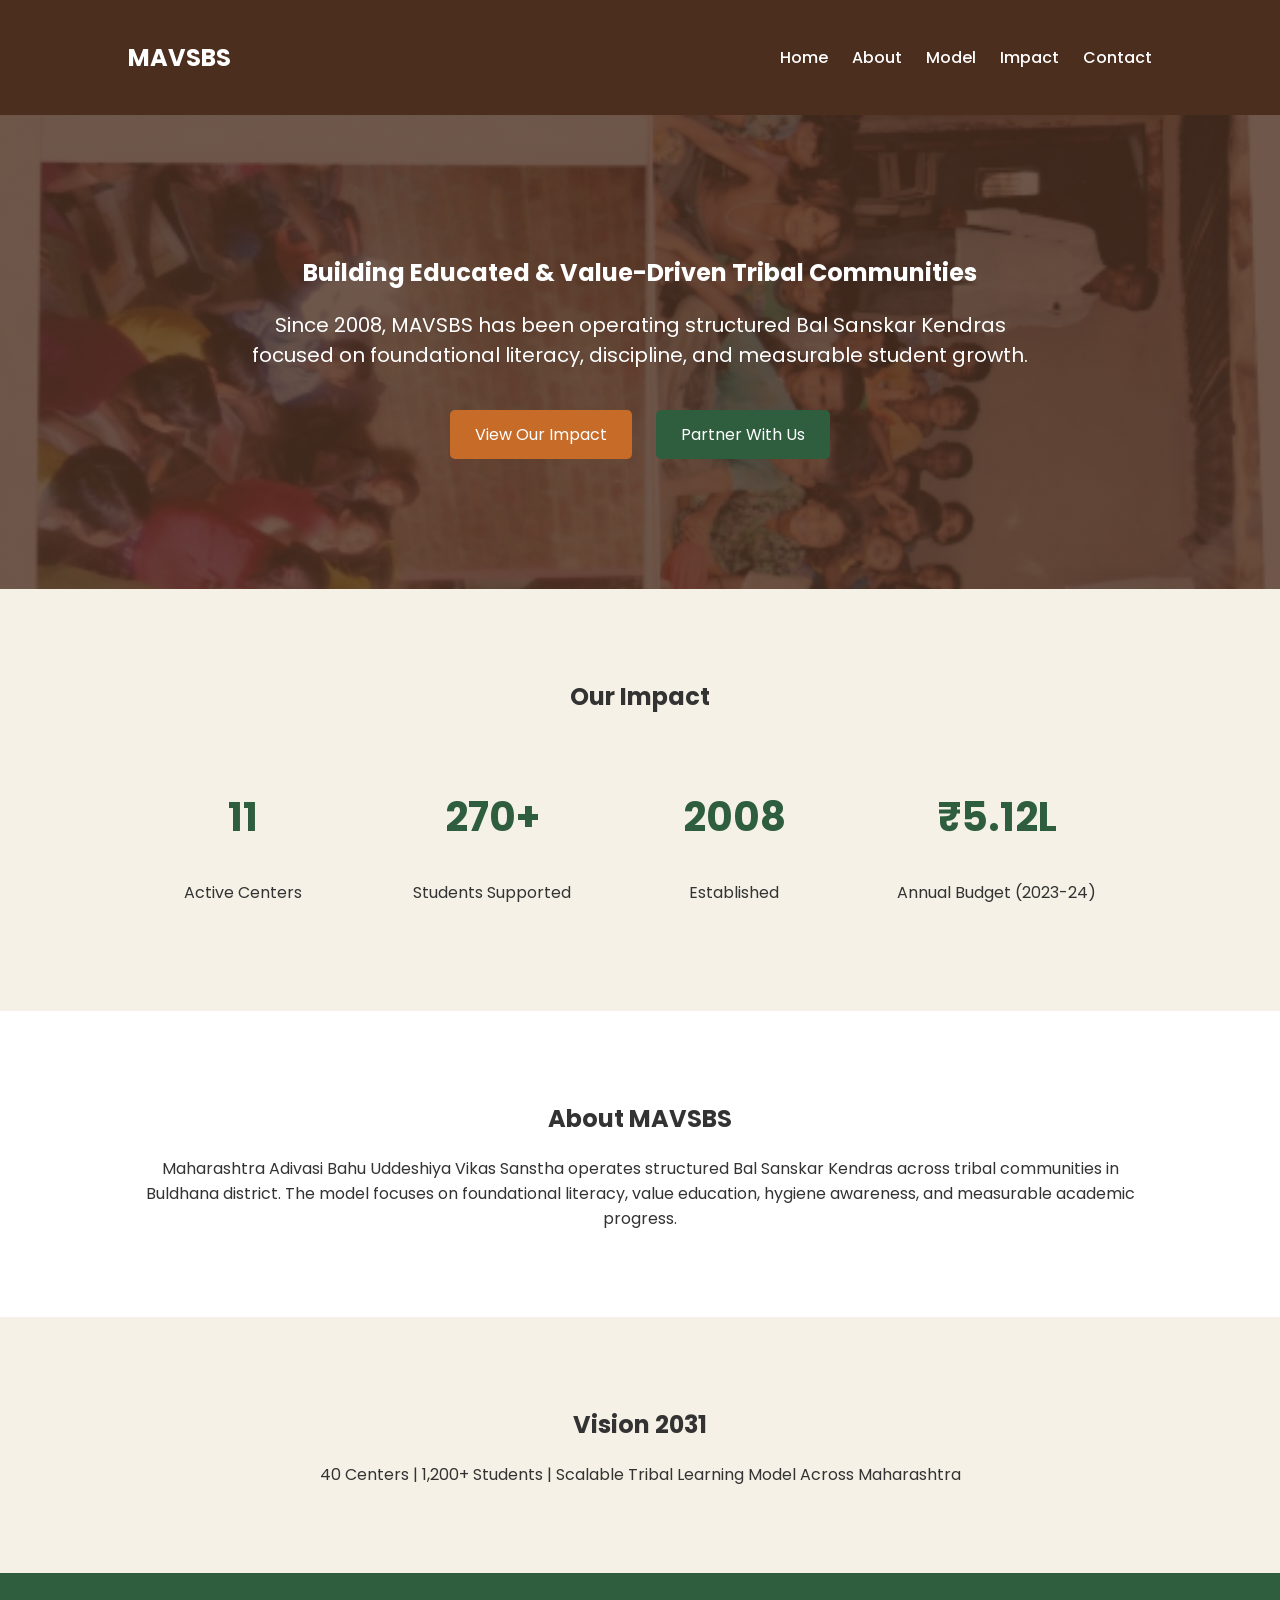
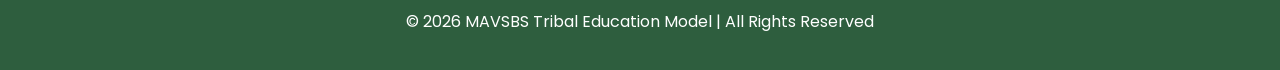
==== index.html @ 874a1870 "Added impact section id Signed-off-by: mavssheg339-gif <mavssheg.339@gmail.com>" ====
<!DOCTYPE html>
<html lang="en">
<head>
<meta charset="UTF-8">
<meta name="viewport" content="width=device-width, initial-scale=1.0">
<title>MAVSBS Tribal Education Model</title>
<link href="https://fonts.googleapis.com/css2?family=Poppins:wght@300;500;700&display=swap" rel="stylesheet">
<style>
body {
    margin: 0;
    font-family: 'Poppins', sans-serif;
    background: #f5f1e6;
    color: #333;
}
header {
    background: #4b2e1e;
    color: white;
    padding: 20px 10%;
    display: flex;
    justify-content: space-between;
    align-items: center;
}
nav a {
    color: white;
    margin-left: 20px;
    text-decoration: none;
    font-weight: 500;
}
.hero {
    background: linear-gradient(rgba(75,46,30,0.8), rgba(75,46,30,0.8)), url('1772173310410.png');
    background-size: cover;
    color: white;
    text-align: center;
    padding: 120px 20px;
}   display: flex;
flex-direction: column;
justify-content: center;
min-height: 90vh;
.hero h1 {
    font-size: 42px;
}
.btn {
    background: #c76b29;
    padding: 12px 25px;
    color: white;
    text-decoration: none;
    border-radius: 5px;
    margin: 10px;
    display: inline-block;
}
.section {
    padding: 70px 10%;
    text-align: center;
}
.stats {
    display: flex;
    justify-content: space-around;
    flex-wrap: wrap;
}
.stat-box {
    margin: 20px;
}
.stat-box h2 {
    color: #2e5e3e;
    font-size: 40px;
}
footer {
    background: #2e5e3e;
    color: white;
    text-align: center;
    padding: 20px;
}
</style>
</head>

<body>

<header>
<h2>MAVSBS</h2>
<nav>
<a href="#">Home</a>
<a href="#">About</a>
<a href="#">Model</a>
<a href="#">Impact</a>
<a href="#">Contact</a>
</nav>
</header>

<section class="hero">
<h1>Building Educated & Value-Driven Tribal Communities</h1> <p style="font-size:20px; max-width:800px; margin:20px auto;"> Since 2008, MAVSBS has been operating structured Bal Sanskar Kendras focused on foundational literacy, discipline, and measurable student growth. </p> <div style="margin-top:30px;"> <a href="#impact" class="btn">View Our Impact</a> <a href="#contact" class="btn" style="background:#2e5e3e;">Partner With Us</a> </div>
</section>

<section class="section" id="impact">
<h2>Our Impact</h2>
<div class="stats">
<div class="stat-box">
<h2>11</h2>
<p>Active Centers</p>
</div>
<div class="stat-box">
<h2>270+</h2>
<p>Students Supported</p>
</div>
<div class="stat-box">
<h2>2008</h2>
<p>Established</p>
</div>
<div class="stat-box">
<h2>₹5.12L</h2>
<p>Annual Budget (2023-24)</p>
</div>
</div>
</section>

<section class="section" style="background:#fff;">
<h2>About MAVSBS</h2>
<p>
Maharashtra Adivasi Bahu Uddeshiya Vikas Sanstha operates structured Bal Sanskar Kendras
across tribal communities in Buldhana district. The model focuses on foundational literacy,
value education, hygiene awareness, and measurable academic progress.
</p>
</section>

<section class="section">
<h2>Vision 2031</h2>
<p>40 Centers | 1,200+ Students | Scalable Tribal Learning Model Across Maharashtra</p>
</section>

<footer>
<p>© 2026 MAVSBS Tribal Education Model | All Rights Reserved</p>
</footer>

</body>
</html>
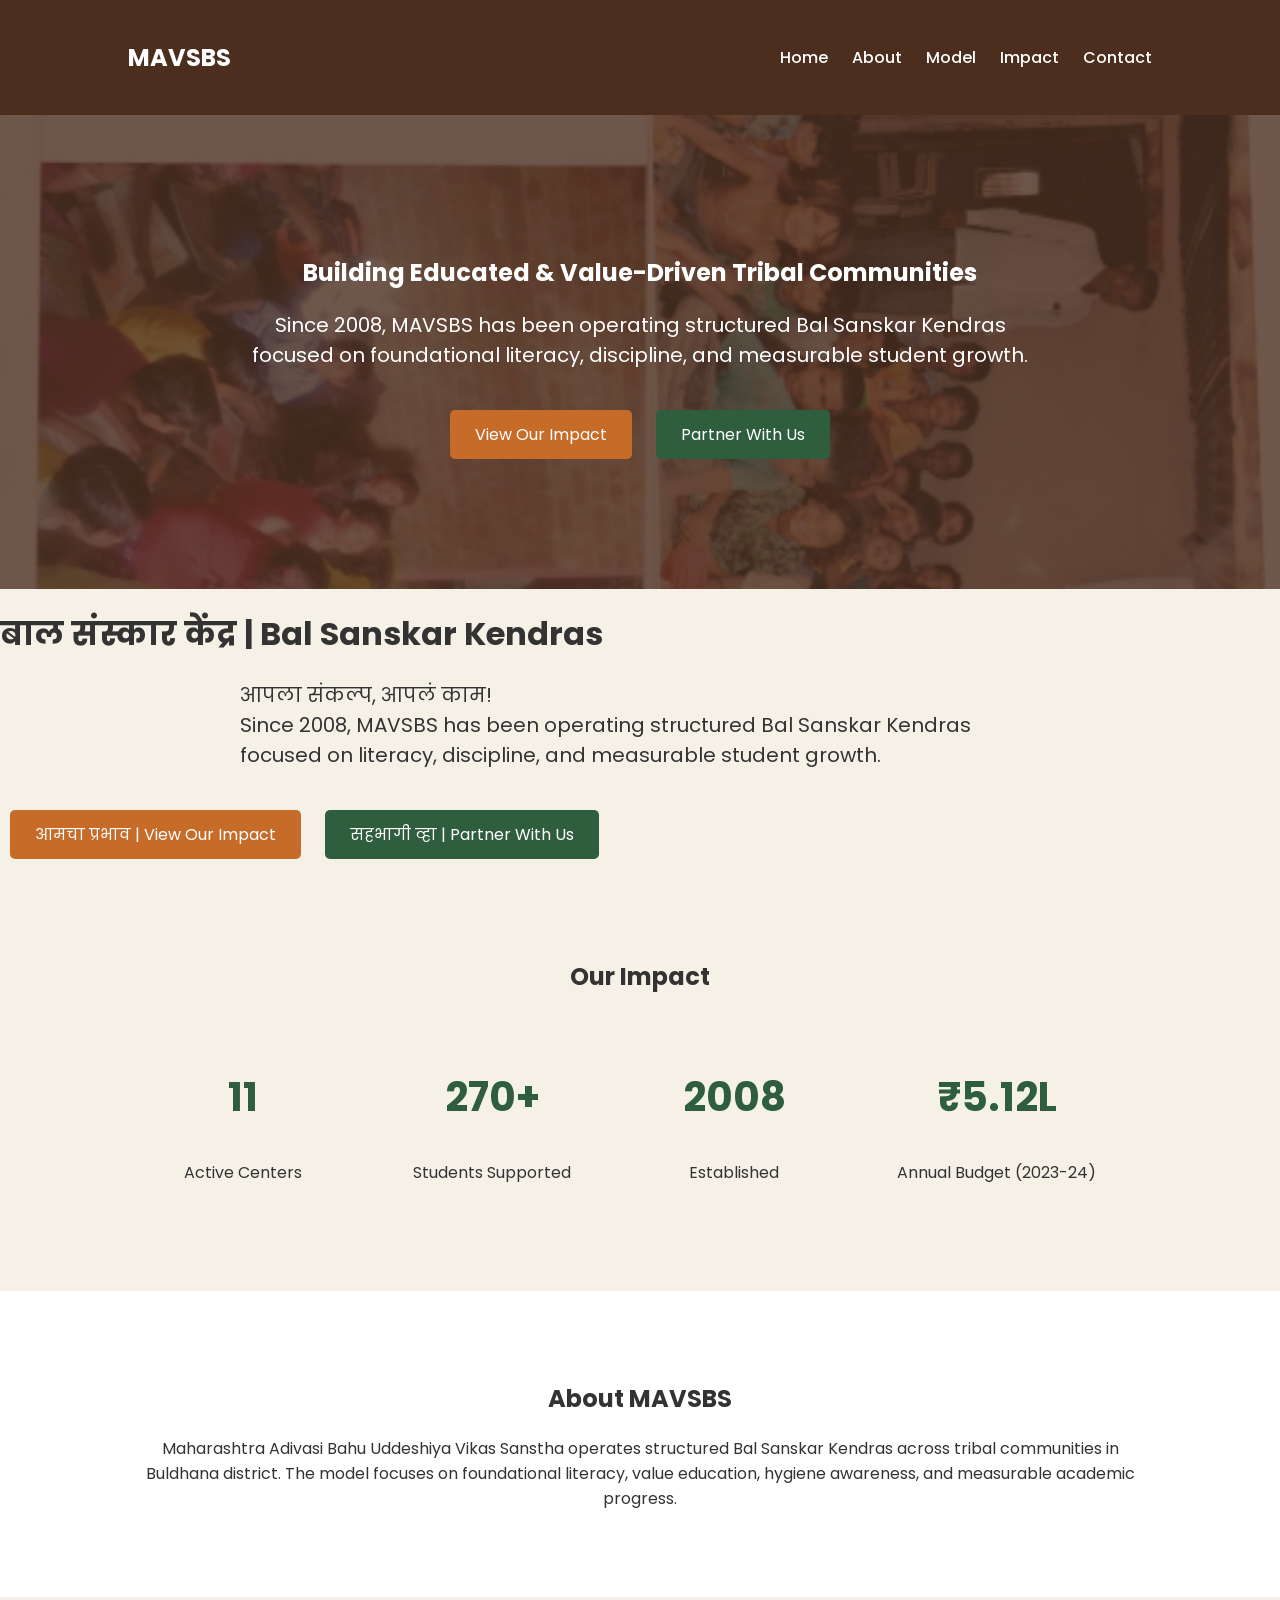
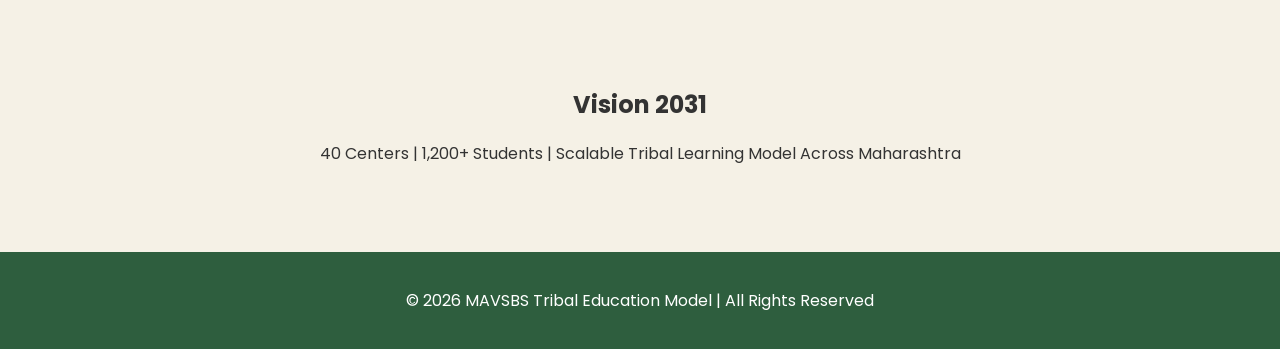
==== commit 8a1c169b: "Update index.html Signed-off-by: mavssheg339-gif <mavssheg.339@gmail.com>" ====
--- a/index.html
+++ b/index.html
@@ -89,9 +89,18 @@
 <section class="hero">
 <h1>Building Educated & Value-Driven Tribal Communities</h1> <p style="font-size:20px; max-width:800px; margin:20px auto;"> Since 2008, MAVSBS has been operating structured Bal Sanskar Kendras focused on foundational literacy, discipline, and measurable student growth. </p> <div style="margin-top:30px;"> <a href="#impact" class="btn">View Our Impact</a> <a href="#contact" class="btn" style="background:#2e5e3e;">Partner With Us</a> </div>
 </section>
-
-<section class="section" id="impact">
-<h2>Our Impact</h2>
+<h1>बाल संस्कार केंद्र | Bal Sanskar Kendras</h1>
+  <p style="font-size:20px; max-width:800px; margin:20px auto;">
+    आपला संकल्प, आपलं काम! <br>
+    Since 2008, MAVSBS has been operating structured Bal Sanskar Kendras focused on literacy, discipline, and measurable student growth.
+  </p>
+  <div style="margin-top:30px;">
+    <a href="impact.html" class="btn">आमचा प्रभाव | View Our Impact</a>
+    <a href="donate.html" class="btn" style="background:#2e5e3e;">सहभागी व्हा | Partner With Us</a>
+  </div>
+</section>
+<section class="section" id="impact">                                                                                                                                                                                                                                                                                                                                                                                                                                                                                                                                  
+<h2>Our Impact</h2> 
 <div class="stats">
 <div class="stat-box">
 <h2>11</h2>
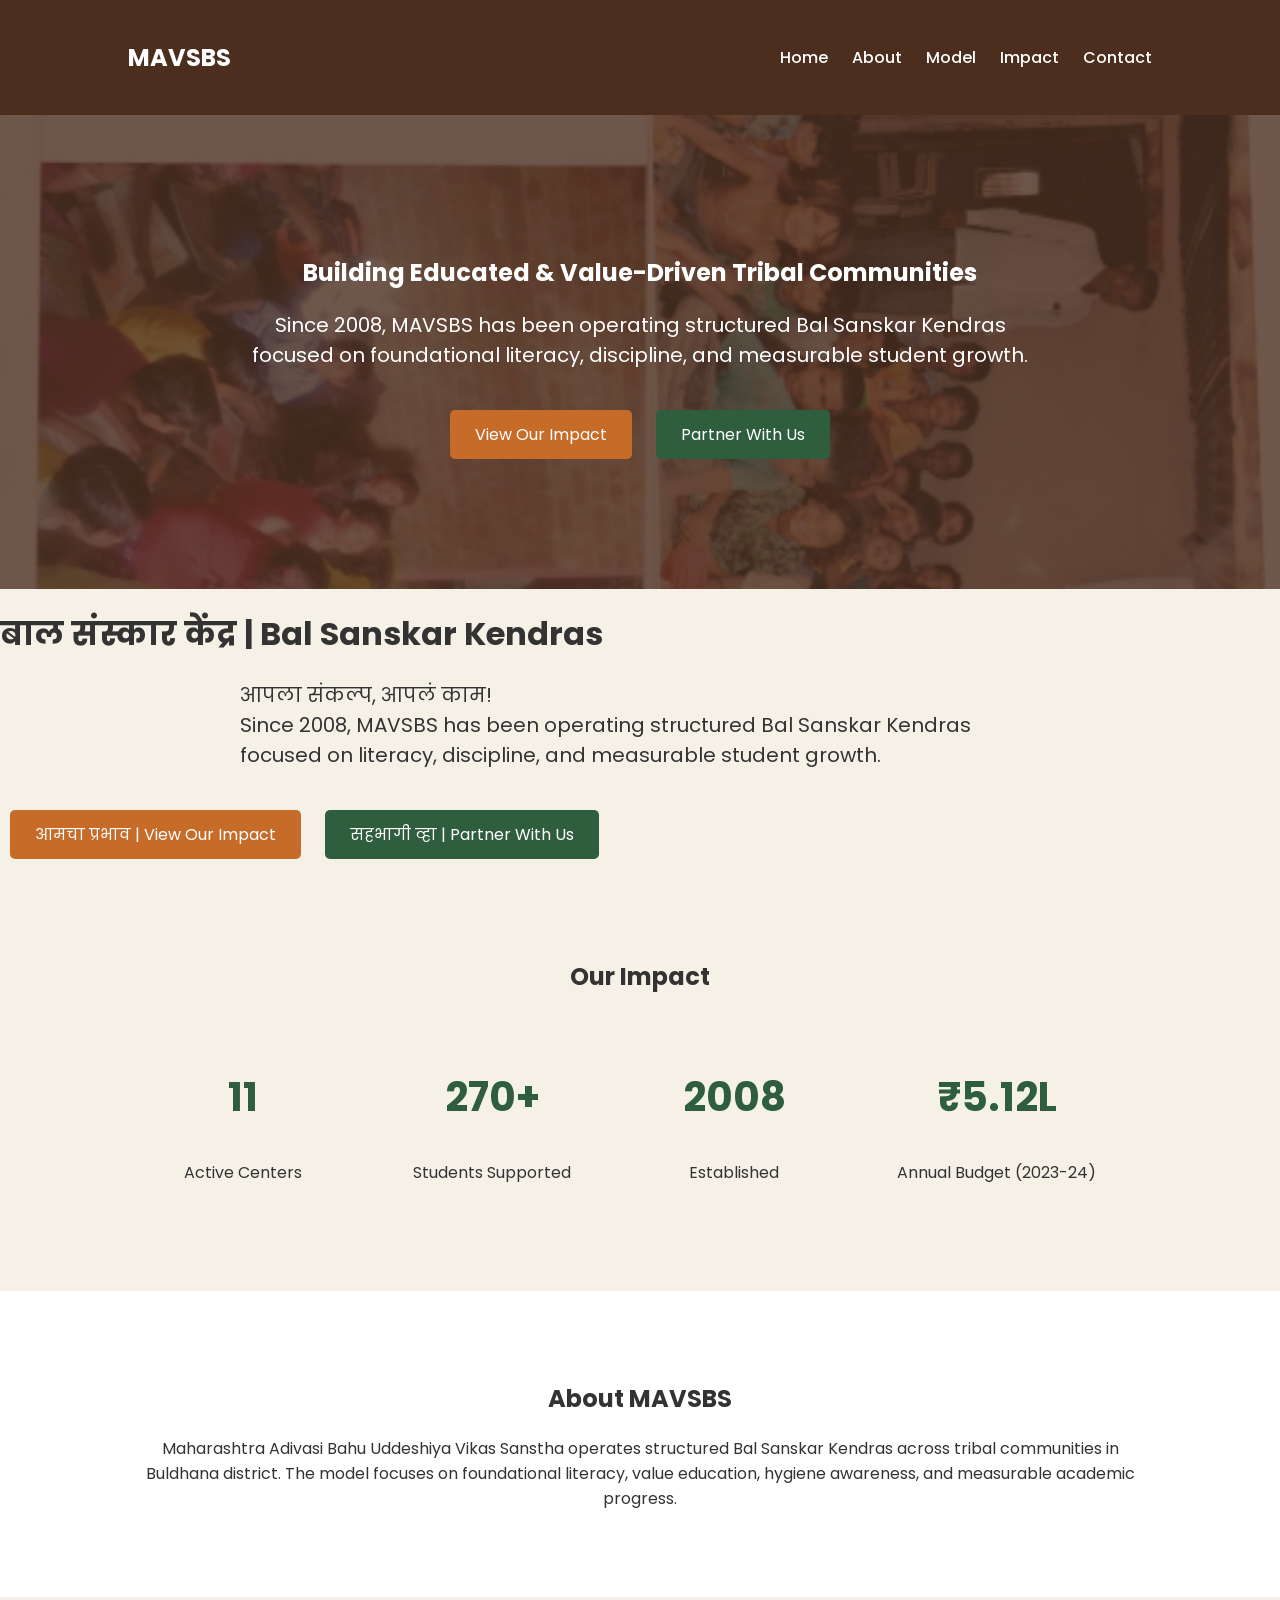
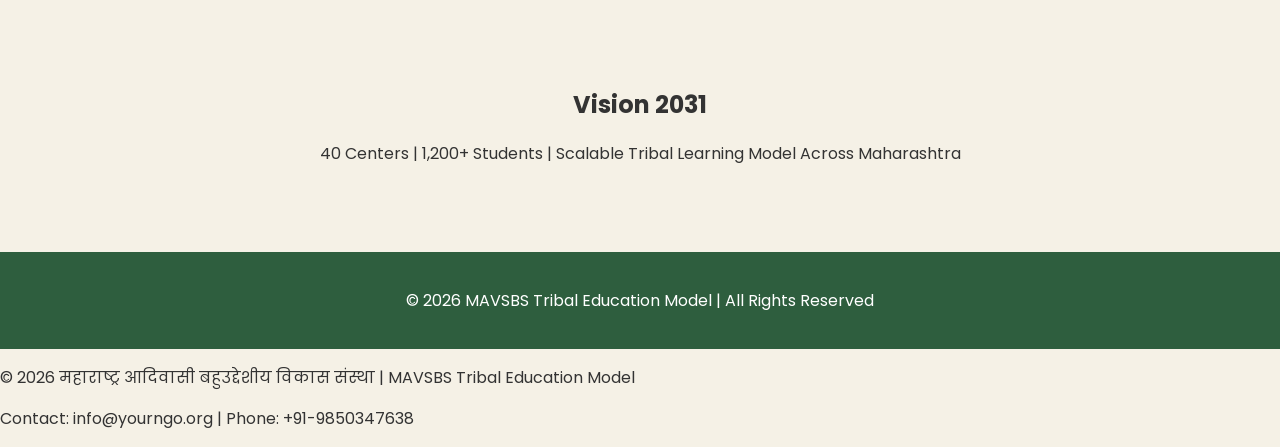
==== commit 855749d1: "Update index.html Signed-off-by: mavssheg339-gif <mavssheg.339@gmail.com>" ====
--- a/index.html
+++ b/index.html
@@ -138,6 +138,7 @@
 <footer>
 <p>© 2026 MAVSBS Tribal Education Model | All Rights Reserved</p>
 </footer>
-
+<p>© 2026 महाराष्ट्र आदिवासी बहुउद्देशीय विकास संस्था | MAVSBS Tribal Education Model</p>
+  <p>Contact: info@yourngo.org | Phone: +91-9850347638</p>
 </body>
 </html>
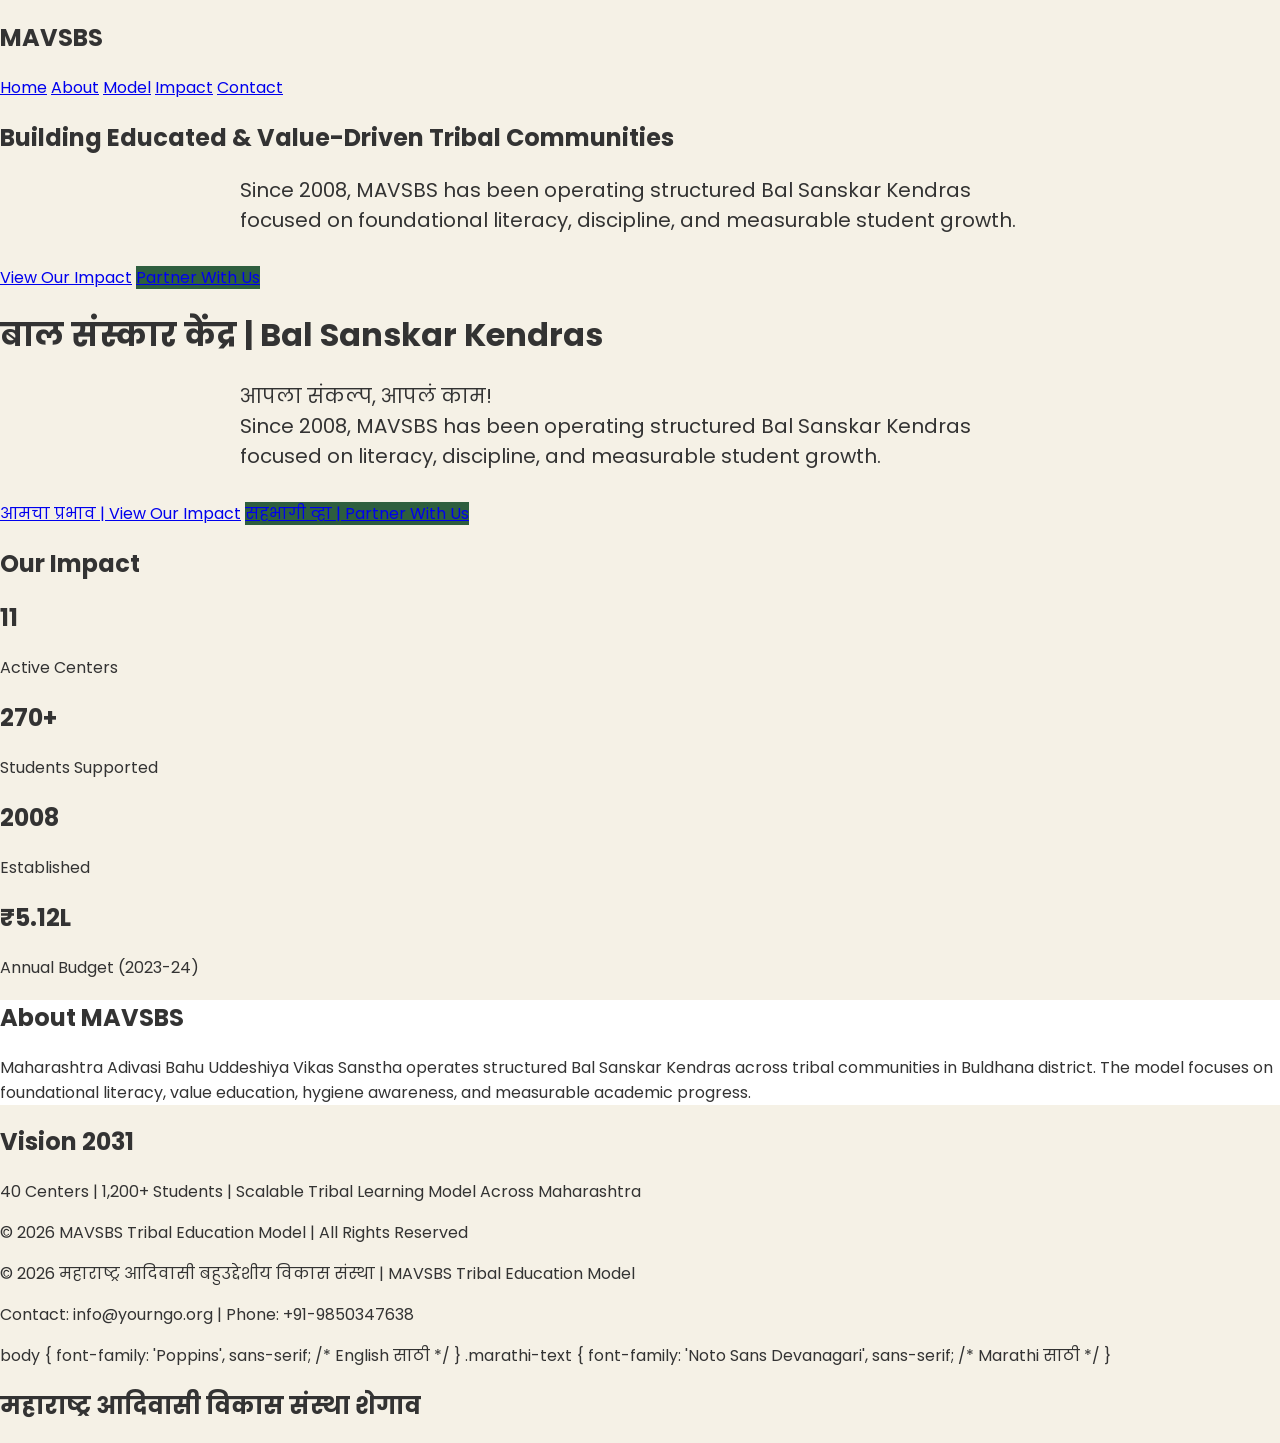
==== commit e0e12f4b: "Update index.html Signed-off-by: mavssheg339-gif <mavssheg.339@gmail.com>" ====
--- a/index.html
+++ b/index.html
@@ -11,8 +11,8 @@
     font-family: 'Poppins', sans-serif;
     background: #f5f1e6;
     color: #333;
-}
-header {
+{ header {      <link href="https://fonts.googleapis.com/css2?family=Noto+Sans+Devanagari&family=Poppins&display=swap" rel="stylesheet">
+ 
     background: #4b2e1e;
     color: white;
     padding: 20px 10%;
@@ -122,7 +122,7 @@
 </section>
 
 <section class="section" style="background:#fff;">
-<h2>About MAVSBS</h2>
+<h2>About MAVSBS</h2> 
 <p>
 Maharashtra Adivasi Bahu Uddeshiya Vikas Sanstha operates structured Bal Sanskar Kendras
 across tribal communities in Buldhana district. The model focuses on foundational literacy,
@@ -140,5 +140,13 @@
 </footer>
 <p>© 2026 महाराष्ट्र आदिवासी बहुउद्देशीय विकास संस्था | MAVSBS Tribal Education Model</p>
   <p>Contact: info@yourngo.org | Phone: +91-9850347638</p>
-</body>
-</html>
+</body>  body {
+  font-family: 'Poppins', sans-serif;   /* English साठी */
+}
+
+.marathi-text {
+  font-family: 'Noto Sans Devanagari', sans-serif;   /* Marathi साठी */
+}
+
+</html>  <h2 class="marathi-text">महाराष्ट्र आदिवासी विकास संस्था शेगाव</h2>
+
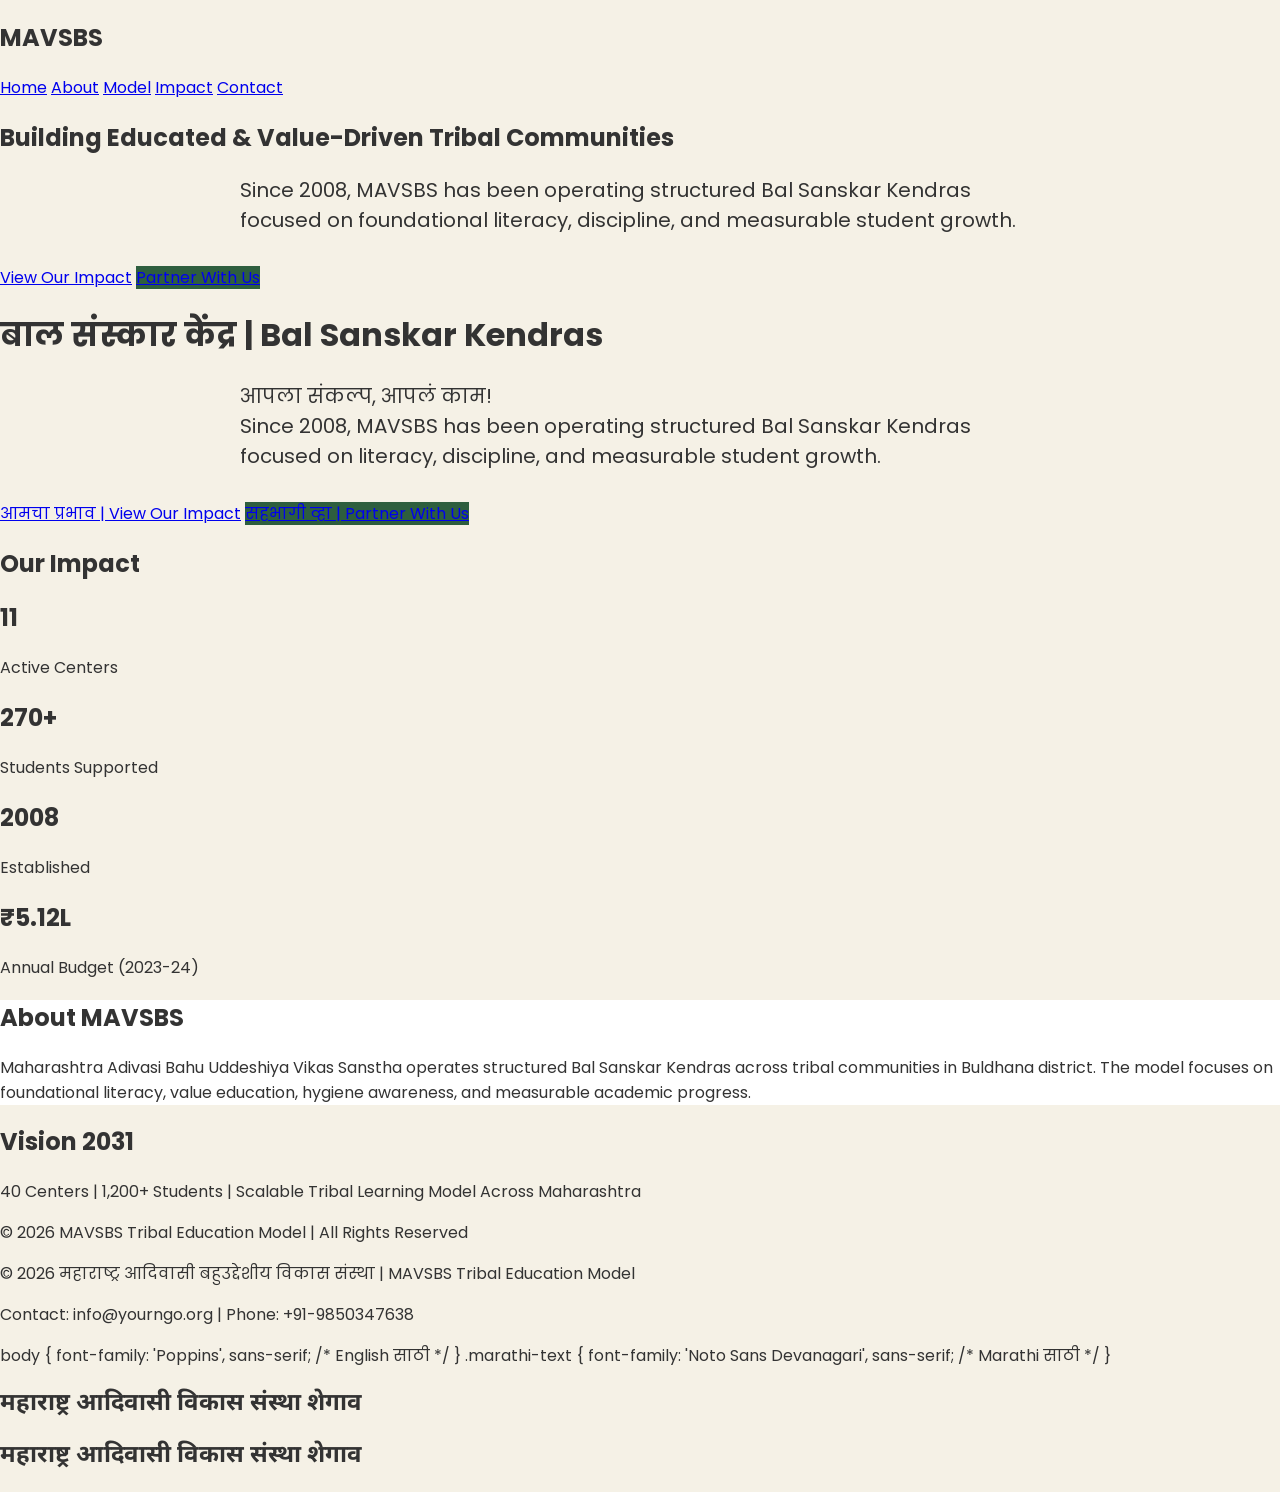
==== commit d99bb758: "Update index.html Signed-off-by: mavssheg339-gif <mavssheg.339@gmail.com>" ====
--- a/index.html
+++ b/index.html
@@ -1,11 +1,28 @@
 <!DOCTYPE html>
 <html lang="en">
-<head>
+<head> <head>
+  <meta charset="UTF-8">
+  <meta name="viewport" content="width=device-width, initial-scale=1.0">
+  <title>MAVSBS Tribal Education Model</title>
+  
+  <!-- English + Marathi Fonts -->
+  <link href="https://fonts.googleapis.com/css2?family=Noto+Sans+Devanagari&family=Poppins:wght@300;500;700&display=swap" rel="stylesheet">
+  
+  <link rel="stylesheet" href="style.css">
+</head>
+
 <meta charset="UTF-8">
 <meta name="viewport" content="width=device-width, initial-scale=1.0">
 <title>MAVSBS Tribal Education Model</title>
 <link href="https://fonts.googleapis.com/css2?family=Poppins:wght@300;500;700&display=swap" rel="stylesheet">
-<style>
+<style> body {
+  font-family: 'Poppins', sans-serif;   /* English साठी */
+}
+
+.marathi-text {
+  font-family: 'Noto Sans Devanagari', sans-serif;   /* Marathi साठी */
+}
+
 body {
     margin: 0;
     font-family: 'Poppins', sans-serif;
@@ -149,4 +166,5 @@
 }
 
 </html>  <h2 class="marathi-text">महाराष्ट्र आदिवासी विकास संस्था शेगाव</h2>
+<h2 class="marathi-text">महाराष्ट्र आदिवासी विकास संस्था शेगाव</h2>
 
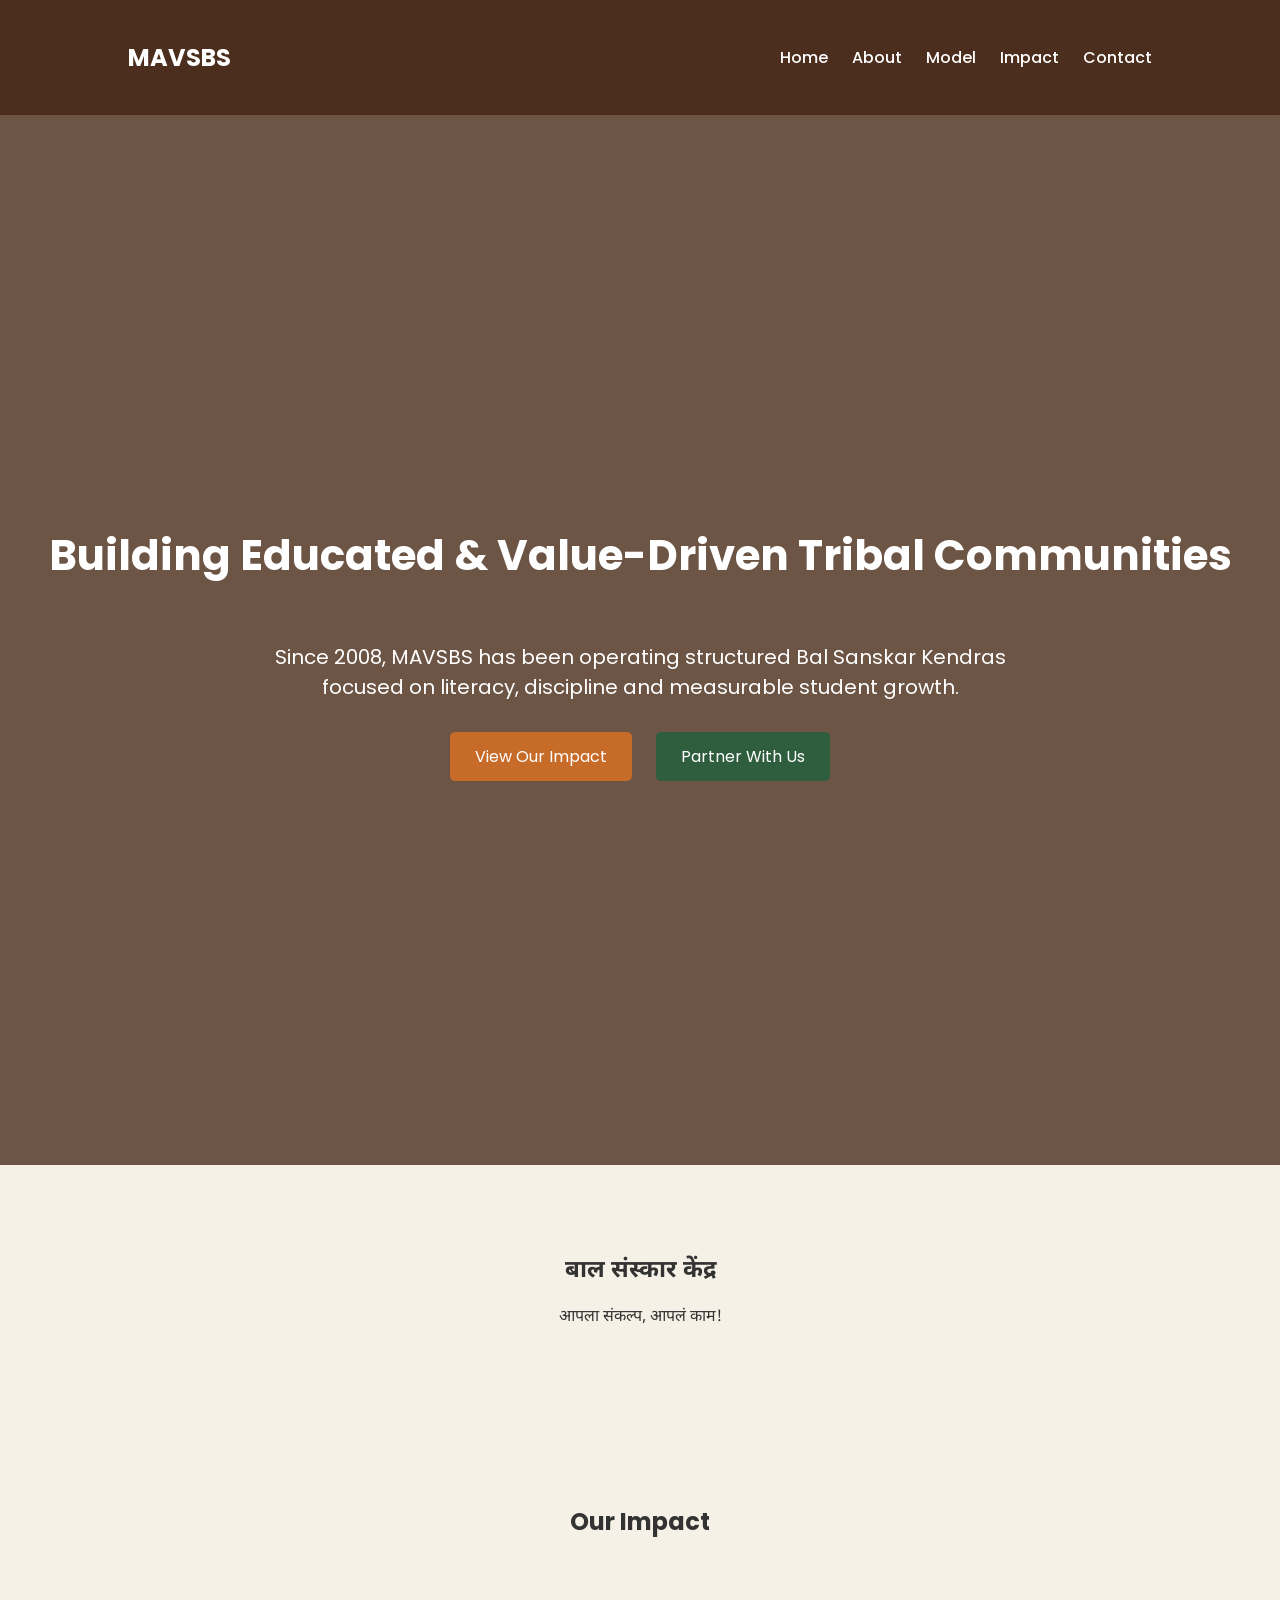
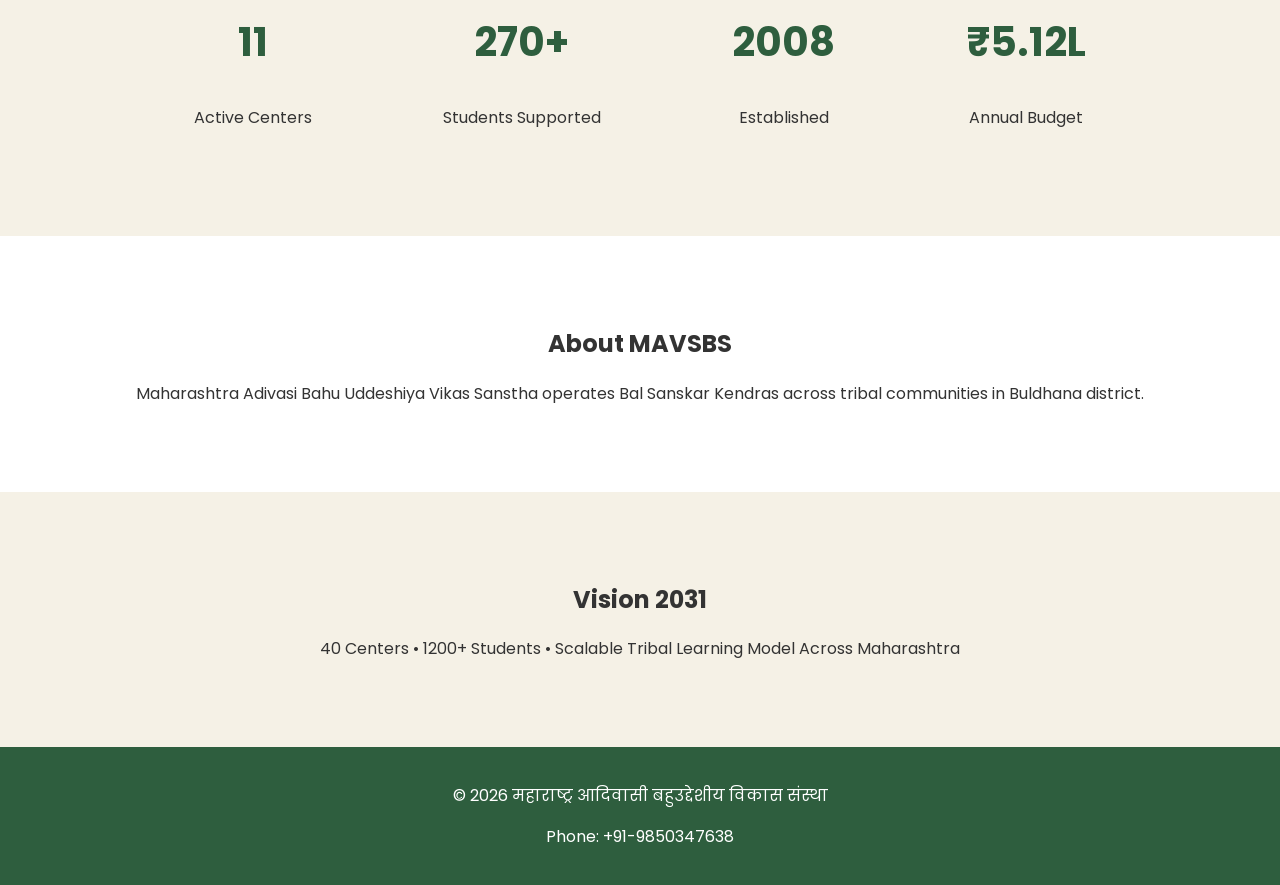
==== commit 398d896a: "Rebuilt clean website structure Signed-off-by: mavssheg339-gif <mavssheg.339@gmail.com>" ====
--- a/index.html
+++ b/index.html
@@ -1,92 +1,96 @@
 <!DOCTYPE html>
 <html lang="en">
-<head> <head>
-  <meta charset="UTF-8">
-  <meta name="viewport" content="width=device-width, initial-scale=1.0">
-  <title>MAVSBS Tribal Education Model</title>
-  
-  <!-- English + Marathi Fonts -->
-  <link href="https://fonts.googleapis.com/css2?family=Noto+Sans+Devanagari&family=Poppins:wght@300;500;700&display=swap" rel="stylesheet">
-  
-  <link rel="stylesheet" href="style.css">
-</head>
-
+<head>
 <meta charset="UTF-8">
 <meta name="viewport" content="width=device-width, initial-scale=1.0">
 <title>MAVSBS Tribal Education Model</title>
-<link href="https://fonts.googleapis.com/css2?family=Poppins:wght@300;500;700&display=swap" rel="stylesheet">
-<style> body {
-  font-family: 'Poppins', sans-serif;   /* English साठी */
+
+<link href="https://fonts.googleapis.com/css2?family=Noto+Sans+Devanagari&family=Poppins:wght@300;500;700&display=swap" rel="stylesheet">
+
+<style>
+
+body{
+margin:0;
+font-family:'Poppins',sans-serif;
+background:#f5f1e6;
+color:#333;
 }
 
-.marathi-text {
-  font-family: 'Noto Sans Devanagari', sans-serif;   /* Marathi साठी */
+.marathi-text{
+font-family:'Noto Sans Devanagari',sans-serif;
 }
 
-body {
-    margin: 0;
-    font-family: 'Poppins', sans-serif;
-    background: #f5f1e6;
-    color: #333;
-{ header {      <link href="https://fonts.googleapis.com/css2?family=Noto+Sans+Devanagari&family=Poppins&display=swap" rel="stylesheet">
- 
-    background: #4b2e1e;
-    color: white;
-    padding: 20px 10%;
-    display: flex;
-    justify-content: space-between;
-    align-items: center;
+header{
+background:#4b2e1e;
+color:white;
+padding:20px 10%;
+display:flex;
+justify-content:space-between;
+align-items:center;
 }
-nav a {
-    color: white;
-    margin-left: 20px;
-    text-decoration: none;
-    font-weight: 500;
+
+nav a{
+color:white;
+margin-left:20px;
+text-decoration:none;
+font-weight:500;
 }
-.hero {
-    background: linear-gradient(rgba(75,46,30,0.8), rgba(75,46,30,0.8)), url('1772173310410.png');
-    background-size: cover;
-    color: white;
-    text-align: center;
-    padding: 120px 20px;
-}   display: flex;
-flex-direction: column;
-justify-content: center;
-min-height: 90vh;
-.hero h1 {
-    font-size: 42px;
+
+.hero{
+background:linear-gradient(rgba(75,46,30,0.8),rgba(75,46,30,0.8)),url('hero.jpg');
+background-size:cover;
+background-position:center;
+color:white;
+text-align:center;
+padding:120px 20px;
+
+display:flex;
+flex-direction:column;
+justify-content:center;
+min-height:90vh;
 }
-.btn {
-    background: #c76b29;
-    padding: 12px 25px;
-    color: white;
-    text-decoration: none;
-    border-radius: 5px;
-    margin: 10px;
-    display: inline-block;
+
+.hero h1{
+font-size:42px;
 }
-.section {
-    padding: 70px 10%;
-    text-align: center;
+
+.btn{
+background:#c76b29;
+padding:12px 25px;
+color:white;
+text-decoration:none;
+border-radius:5px;
+margin:10px;
+display:inline-block;
 }
-.stats {
-    display: flex;
-    justify-content: space-around;
-    flex-wrap: wrap;
+
+.section{
+padding:70px 10%;
+text-align:center;
 }
-.stat-box {
-    margin: 20px;
+
+.stats{
+display:flex;
+justify-content:space-around;
+flex-wrap:wrap;
 }
-.stat-box h2 {
-    color: #2e5e3e;
-    font-size: 40px;
+
+.stat-box{
+margin:20px;
 }
-footer {
-    background: #2e5e3e;
-    color: white;
-    text-align: center;
-    padding: 20px;
+
+.stat-box h2{
+color:#2e5e3e;
+font-size:40px;
 }
+
+footer{
+background:#2e5e3e;
+color:white;
+text-align:center;
+padding:20px;
+}
+
 </style>
 </head>
 
@@ -98,73 +102,82 @@
 <a href="#">Home</a>
 <a href="#">About</a>
 <a href="#">Model</a>
-<a href="#">Impact</a>
+<a href="#impact">Impact</a>
 <a href="#">Contact</a>
 </nav>
 </header>
 
 <section class="hero">
-<h1>Building Educated & Value-Driven Tribal Communities</h1> <p style="font-size:20px; max-width:800px; margin:20px auto;"> Since 2008, MAVSBS has been operating structured Bal Sanskar Kendras focused on foundational literacy, discipline, and measurable student growth. </p> <div style="margin-top:30px;"> <a href="#impact" class="btn">View Our Impact</a> <a href="#contact" class="btn" style="background:#2e5e3e;">Partner With Us</a> </div>
+<h1>Building Educated & Value-Driven Tribal Communities</h1>
+
+<p style="font-size:20px;max-width:800px;margin:20px auto;">
+Since 2008, MAVSBS has been operating structured Bal Sanskar Kendras focused on literacy, discipline and measurable student growth.
+</p>
+
+<div>
+<a href="#impact" class="btn">View Our Impact</a>
+<a href="#" class="btn" style="background:#2e5e3e;">Partner With Us</a>
+</div>
 </section>
-<h1>बाल संस्कार केंद्र | Bal Sanskar Kendras</h1>
-  <p style="font-size:20px; max-width:800px; margin:20px auto;">
-    आपला संकल्प, आपलं काम! <br>
-    Since 2008, MAVSBS has been operating structured Bal Sanskar Kendras focused on literacy, discipline, and measurable student growth.
-  </p>
-  <div style="margin-top:30px;">
-    <a href="impact.html" class="btn">आमचा प्रभाव | View Our Impact</a>
-    <a href="donate.html" class="btn" style="background:#2e5e3e;">सहभागी व्हा | Partner With Us</a>
-  </div>
+
+<section class="section marathi-text">
+<h1>बाल संस्कार केंद्र</h1>
+<p>
+आपला संकल्प, आपलं काम!
+</p>
 </section>
-<section class="section" id="impact">                                                                                                                                                                                                                                                                                                                                                                                                                                                                                                                                  
-<h2>Our Impact</h2> 
+
+<section class="section" id="impact">
+<h2>Our Impact</h2>
+
 <div class="stats">
+
 <div class="stat-box">
 <h2>11</h2>
 <p>Active Centers</p>
 </div>
+
 <div class="stat-box">
 <h2>270+</h2>
 <p>Students Supported</p>
 </div>
+
 <div class="stat-box">
 <h2>2008</h2>
 <p>Established</p>
 </div>
+
 <div class="stat-box">
 <h2>₹5.12L</h2>
-<p>Annual Budget (2023-24)</p>
+<p>Annual Budget</p>
 </div>
+
 </div>
 </section>
 
 <section class="section" style="background:#fff;">
-<h2>About MAVSBS</h2> 
+<h2>About MAVSBS</h2>
+
 <p>
-Maharashtra Adivasi Bahu Uddeshiya Vikas Sanstha operates structured Bal Sanskar Kendras
-across tribal communities in Buldhana district. The model focuses on foundational literacy,
-value education, hygiene awareness, and measurable academic progress.
+Maharashtra Adivasi Bahu Uddeshiya Vikas Sanstha operates Bal Sanskar Kendras across tribal communities in Buldhana district.
 </p>
+
 </section>
 
 <section class="section">
+
 <h2>Vision 2031</h2>
-<p>40 Centers | 1,200+ Students | Scalable Tribal Learning Model Across Maharashtra</p>
+
+<p>
+40 Centers • 1200+ Students • Scalable Tribal Learning Model Across Maharashtra
+</p>
+
 </section>
 
 <footer>
-<p>© 2026 MAVSBS Tribal Education Model | All Rights Reserved</p>
+<p>© 2026 महाराष्ट्र आदिवासी बहुउद्देशीय विकास संस्था</p>
+<p>Phone: +91-9850347638</p>
 </footer>
-<p>© 2026 महाराष्ट्र आदिवासी बहुउद्देशीय विकास संस्था | MAVSBS Tribal Education Model</p>
-  <p>Contact: info@yourngo.org | Phone: +91-9850347638</p>
-</body>  body {
-  font-family: 'Poppins', sans-serif;   /* English साठी */
-}
 
-.marathi-text {
-  font-family: 'Noto Sans Devanagari', sans-serif;   /* Marathi साठी */
-}
-
-</html>  <h2 class="marathi-text">महाराष्ट्र आदिवासी विकास संस्था शेगाव</h2>
-<h2 class="marathi-text">महाराष्ट्र आदिवासी विकास संस्था शेगाव</h2>
-
+</body>
+</html>
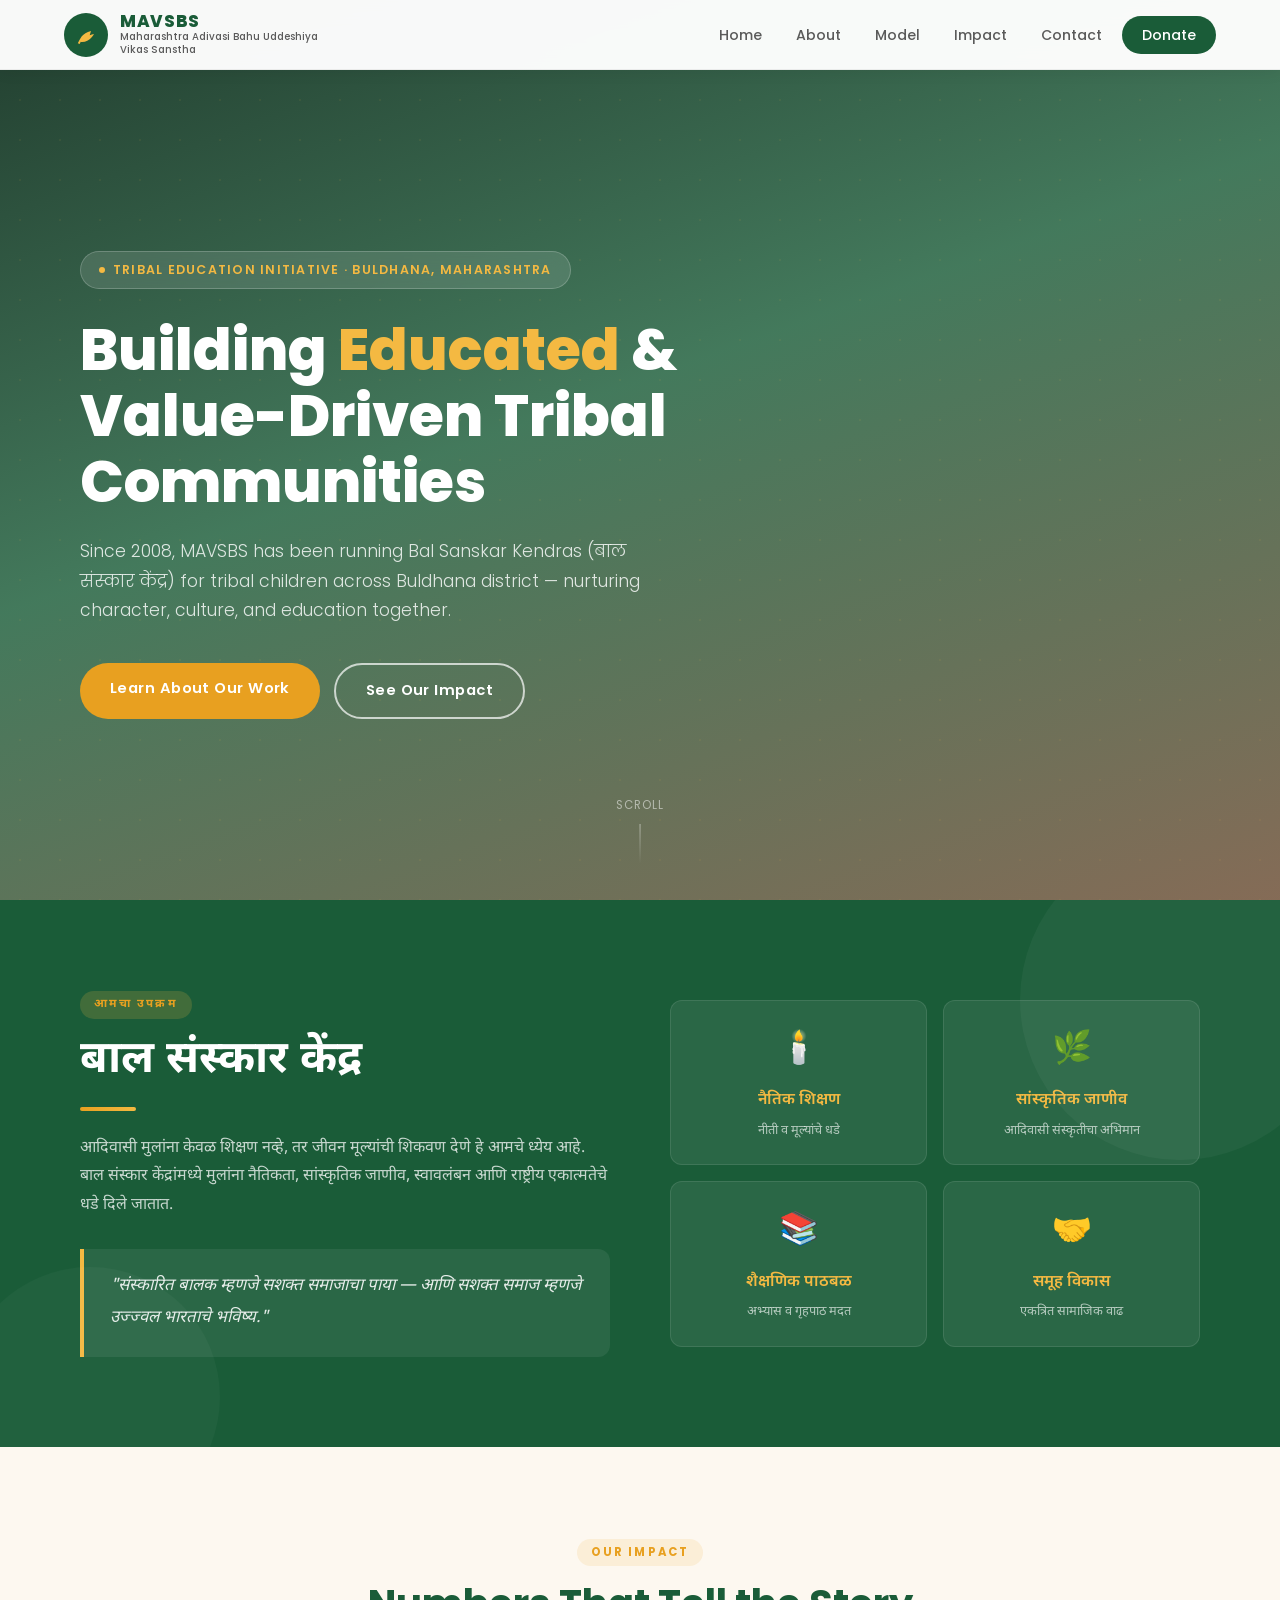
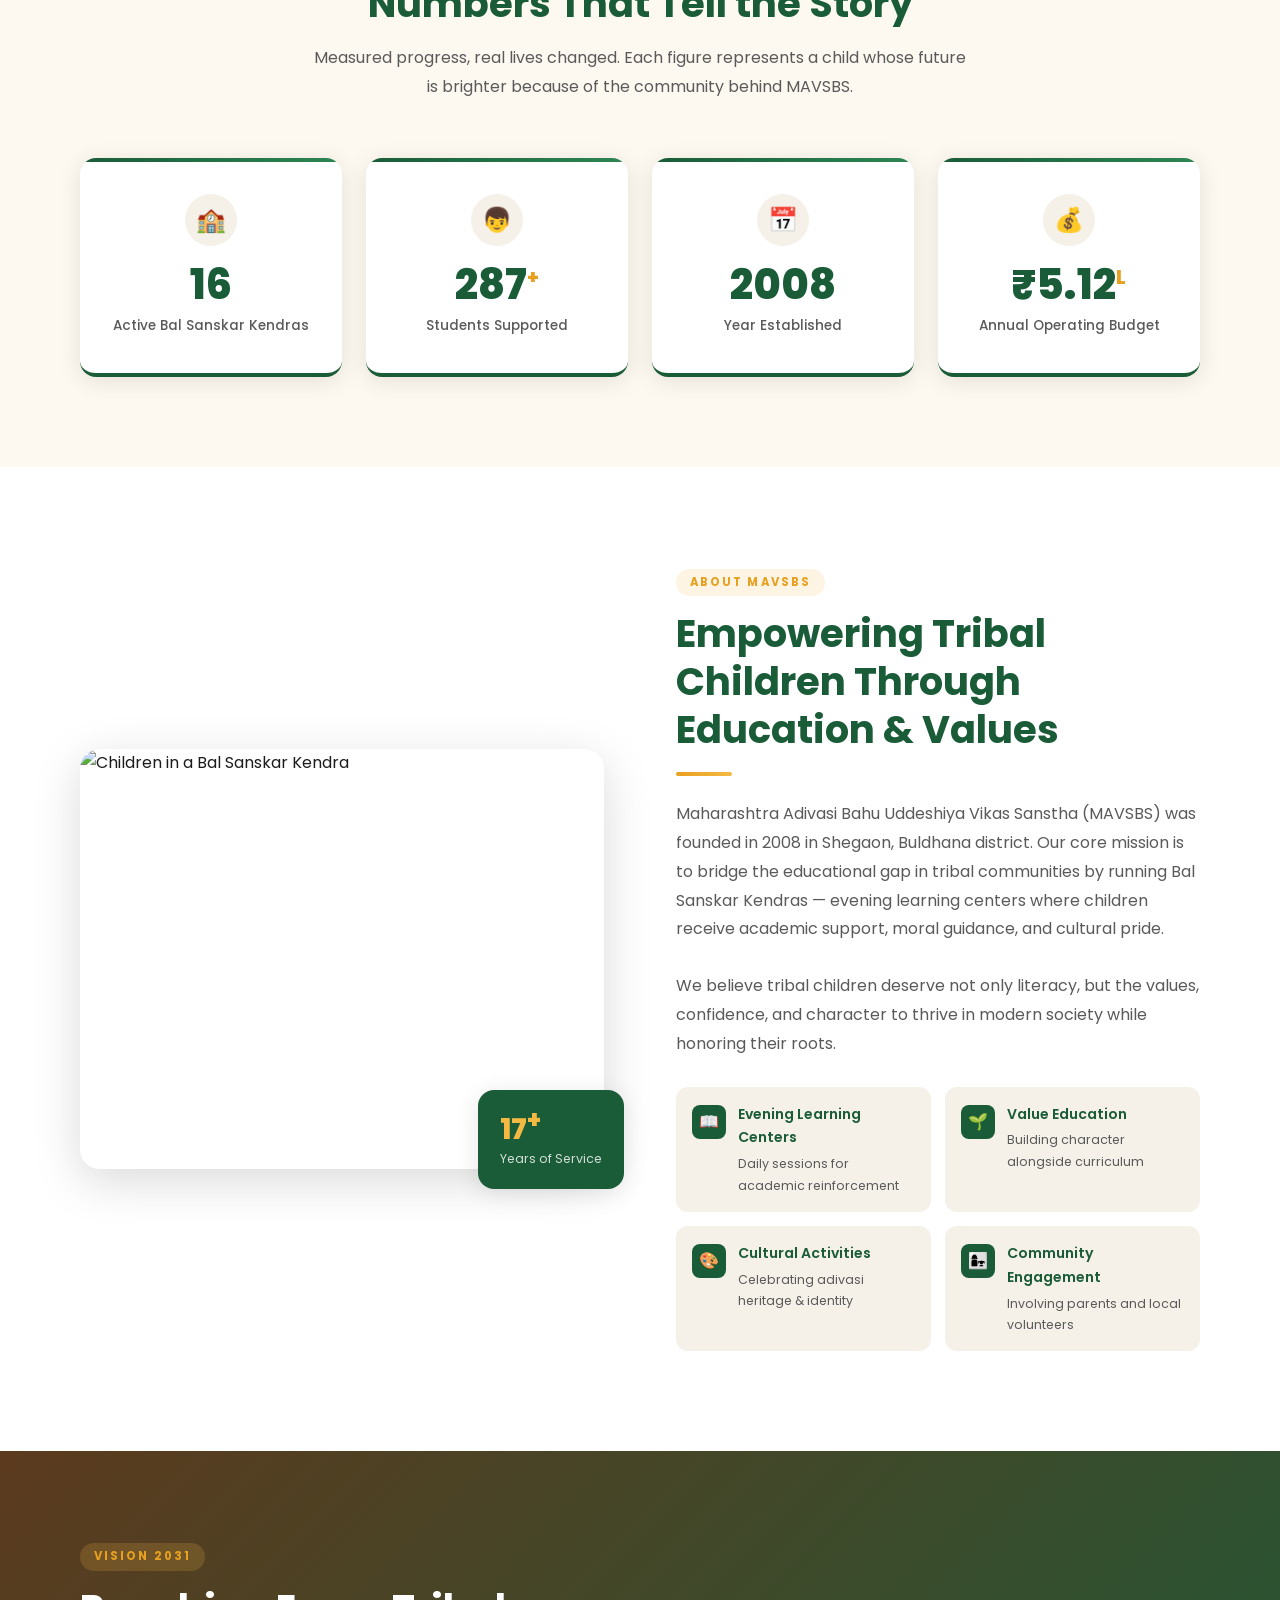
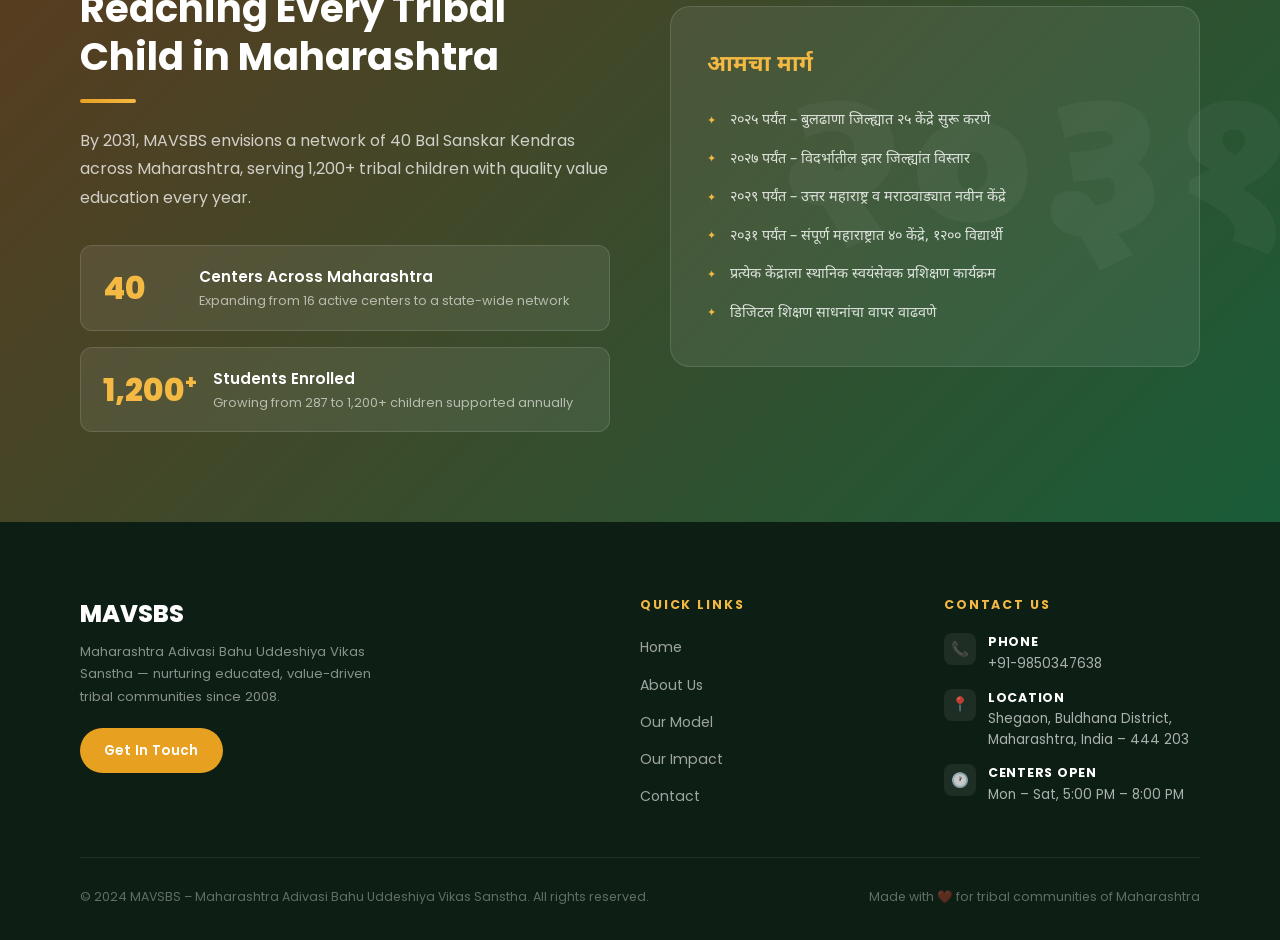
==== commit ccb961e2: "website layout Signed-off-by: mavssheg339-gif <mavssheg.339@gmail.com>" ====
--- a/index.html
+++ b/index.html
@@ -1,183 +1,1111 @@
 <!DOCTYPE html>
 <html lang="en">
 <head>
-<meta charset="UTF-8">
-<meta name="viewport" content="width=device-width, initial-scale=1.0">
-<title>MAVSBS Tribal Education Model</title>
-
-<link href="https://fonts.googleapis.com/css2?family=Noto+Sans+Devanagari&family=Poppins:wght@300;500;700&display=swap" rel="stylesheet">
-
-<style>
-
-body{
-margin:0;
-font-family:'Poppins',sans-serif;
-background:#f5f1e6;
-color:#333;
-}
-
-.marathi-text{
-font-family:'Noto Sans Devanagari',sans-serif;
-}
-
-header{
-background:#4b2e1e;
-color:white;
-padding:20px 10%;
-display:flex;
-justify-content:space-between;
-align-items:center;
-}
-
-nav a{
-color:white;
-margin-left:20px;
-text-decoration:none;
-font-weight:500;
-}
-
-.hero{
-background:linear-gradient(rgba(75,46,30,0.8),rgba(75,46,30,0.8)),url('hero.jpg');
-background-size:cover;
-background-position:center;
-color:white;
-text-align:center;
-padding:120px 20px;
-
-display:flex;
-flex-direction:column;
-justify-content:center;
-min-height:90vh;
-}
-
-.hero h1{
-font-size:42px;
-}
-
-.btn{
-background:#c76b29;
-padding:12px 25px;
-color:white;
-text-decoration:none;
-border-radius:5px;
-margin:10px;
-display:inline-block;
-}
-
-.section{
-padding:70px 10%;
-text-align:center;
-}
-
-.stats{
-display:flex;
-justify-content:space-around;
-flex-wrap:wrap;
-}
-
-.stat-box{
-margin:20px;
-}
-
-.stat-box h2{
-color:#2e5e3e;
-font-size:40px;
-}
-
-footer{
-background:#2e5e3e;
-color:white;
-text-align:center;
-padding:20px;
-}
-
-</style>
+  <meta charset="UTF-8" />
+  <meta name="viewport" content="width=device-width, initial-scale=1.0" />
+  <title>MAVSBS – Maharashtra Adivasi Bahu Uddeshiya Vikas Sanstha</title>
+  <link rel="preconnect" href="https://fonts.googleapis.com" />
+  <link rel="preconnect" href="https://fonts.gstatic.com" crossorigin />
+  <link href="https://fonts.googleapis.com/css2?family=Poppins:wght@300;400;500;600;700;800&family=Noto+Sans+Devanagari:wght@400;500;600;700&display=swap" rel="stylesheet" />
+  <style>
+    /* ─── Reset & Variables ─── */
+    *, *::before, *::after { box-sizing: border-box; margin: 0; padding: 0; }
+
+    :root {
+      --forest:   #1a5c38;
+      --leaf:     #2d8653;
+      --gold:     #e8a020;
+      --amber:    #f4b942;
+      --earth:    #5c3a1e;
+      --clay:     #8b5e3c;
+      --cream:    #fdf8f0;
+      --offwhite: #f5f0e8;
+      --text:     #1c1c1c;
+      --muted:    #5a5a5a;
+      --white:    #ffffff;
+      --radius:   12px;
+      --shadow:   0 4px 24px rgba(0,0,0,0.10);
+      --shadow-lg:0 12px 48px rgba(0,0,0,0.15);
+    }
+
+    html { scroll-behavior: smooth; }
+
+    body {
+      font-family: 'Poppins', sans-serif;
+      color: var(--text);
+      background: var(--white);
+      line-height: 1.7;
+    }
+
+    .devanagari {
+      font-family: 'Noto Sans Devanagari', sans-serif;
+    }
+
+    img { max-width: 100%; display: block; }
+    a  { text-decoration: none; color: inherit; }
+
+    /* ─── Utility ─── */
+    .container {
+      width: 90%;
+      max-width: 1120px;
+      margin: 0 auto;
+    }
+
+    .section-label {
+      display: inline-block;
+      font-size: 0.72rem;
+      font-weight: 700;
+      letter-spacing: 0.18em;
+      text-transform: uppercase;
+      color: var(--gold);
+      background: rgba(232,160,32,0.12);
+      padding: 4px 14px;
+      border-radius: 100px;
+      margin-bottom: 14px;
+    }
+
+    .section-title {
+      font-size: clamp(1.6rem, 3vw, 2.4rem);
+      font-weight: 700;
+      color: var(--forest);
+      line-height: 1.25;
+      margin-bottom: 16px;
+    }
+
+    .section-body {
+      font-size: 1rem;
+      color: var(--muted);
+      max-width: 660px;
+      line-height: 1.8;
+    }
+
+    .btn {
+      display: inline-block;
+      padding: 13px 30px;
+      border-radius: 100px;
+      font-weight: 600;
+      font-size: 0.92rem;
+      letter-spacing: 0.03em;
+      cursor: pointer;
+      transition: transform 0.18s, box-shadow 0.18s;
+    }
+    .btn:hover { transform: translateY(-2px); box-shadow: 0 8px 24px rgba(0,0,0,0.18); }
+
+    .btn-primary {
+      background: var(--gold);
+      color: var(--white);
+    }
+    .btn-outline {
+      background: transparent;
+      border: 2px solid rgba(255,255,255,0.7);
+      color: var(--white);
+    }
+
+    /* ─── Navigation ─── */
+    .navbar {
+      position: fixed;
+      top: 0; left: 0; right: 0;
+      z-index: 1000;
+      padding: 0 5%;
+      height: 70px;
+      display: flex;
+      align-items: center;
+      justify-content: space-between;
+      background: rgba(255,255,255,0.97);
+      backdrop-filter: blur(12px);
+      border-bottom: 1px solid rgba(0,0,0,0.06);
+      box-shadow: 0 2px 16px rgba(0,0,0,0.06);
+    }
+
+    .navbar-brand {
+      display: flex;
+      align-items: center;
+      gap: 12px;
+    }
+
+    .brand-emblem {
+      width: 44px;
+      height: 44px;
+      background: var(--forest);
+      border-radius: 50%;
+      display: flex;
+      align-items: center;
+      justify-content: center;
+      flex-shrink: 0;
+    }
+
+    .brand-emblem svg {
+      width: 24px;
+      height: 24px;
+      fill: var(--amber);
+    }
+
+    .brand-text .abbr {
+      font-size: 1.05rem;
+      font-weight: 800;
+      color: var(--forest);
+      line-height: 1.1;
+      letter-spacing: 0.04em;
+    }
+
+    .brand-text .full {
+      font-size: 0.62rem;
+      color: var(--muted);
+      font-weight: 500;
+      max-width: 220px;
+      line-height: 1.3;
+    }
+
+    .nav-links {
+      display: flex;
+      align-items: center;
+      gap: 6px;
+      list-style: none;
+    }
+
+    .nav-links a {
+      font-size: 0.88rem;
+      font-weight: 500;
+      color: var(--muted);
+      padding: 8px 14px;
+      border-radius: 8px;
+      transition: color 0.15s, background 0.15s;
+    }
+
+    .nav-links a:hover {
+      color: var(--forest);
+      background: var(--offwhite);
+    }
+
+    .nav-donate {
+      background: var(--forest) !important;
+      color: var(--white) !important;
+      border-radius: 100px !important;
+      padding: 9px 20px !important;
+    }
+
+    /* ─── Hero ─── */
+    .hero {
+      position: relative;
+      min-height: 100vh;
+      display: flex;
+      align-items: center;
+      overflow: hidden;
+      padding-top: 70px;
+    }
+
+    /* Layered forest-themed background */
+    .hero-bg {
+      position: absolute;
+      inset: 0;
+      background:
+        linear-gradient(160deg,
+          rgba(14,44,28,0.92) 0%,
+          rgba(26,92,56,0.82) 45%,
+          rgba(92,58,30,0.75) 100%),
+        url('https://images.unsplash.com/photo-1516026672322-bc52d61a55d5?w=1600&q=80') center/cover no-repeat;
+    }
+
+    /* Decorative tribal-pattern overlay */
+    .hero-pattern {
+      position: absolute;
+      inset: 0;
+      opacity: 0.07;
+      background-image:
+        radial-gradient(circle, var(--amber) 1px, transparent 1px);
+      background-size: 40px 40px;
+    }
+
+    .hero-content {
+      position: relative;
+      z-index: 2;
+      color: var(--white);
+      padding: 80px 0;
+    }
+
+    .hero-tag {
+      display: inline-flex;
+      align-items: center;
+      gap: 8px;
+      background: rgba(255,255,255,0.12);
+      border: 1px solid rgba(255,255,255,0.2);
+      backdrop-filter: blur(8px);
+      border-radius: 100px;
+      padding: 7px 18px;
+      font-size: 0.78rem;
+      font-weight: 600;
+      letter-spacing: 0.1em;
+      text-transform: uppercase;
+      color: var(--amber);
+      margin-bottom: 28px;
+    }
+
+    .hero-tag span.dot {
+      width: 6px; height: 6px;
+      background: var(--amber);
+      border-radius: 50%;
+      display: inline-block;
+      animation: pulse 2s infinite;
+    }
+
+    @keyframes pulse {
+      0%, 100% { opacity: 1; transform: scale(1); }
+      50%       { opacity: 0.4; transform: scale(1.4); }
+    }
+
+    .hero h1 {
+      font-size: clamp(2rem, 5vw, 3.6rem);
+      font-weight: 800;
+      line-height: 1.15;
+      max-width: 760px;
+      margin-bottom: 22px;
+    }
+
+    .hero h1 em {
+      font-style: normal;
+      color: var(--amber);
+    }
+
+    .hero-sub {
+      font-size: 1.08rem;
+      color: rgba(255,255,255,0.82);
+      max-width: 580px;
+      margin-bottom: 38px;
+      font-weight: 300;
+    }
+
+    .hero-actions {
+      display: flex;
+      gap: 14px;
+      flex-wrap: wrap;
+    }
+
+    .hero-scroll {
+      position: absolute;
+      bottom: 36px;
+      left: 50%;
+      transform: translateX(-50%);
+      z-index: 2;
+      display: flex;
+      flex-direction: column;
+      align-items: center;
+      gap: 8px;
+      color: rgba(255,255,255,0.5);
+      font-size: 0.72rem;
+      letter-spacing: 0.1em;
+      text-transform: uppercase;
+    }
+
+    .scroll-line {
+      width: 1px;
+      height: 40px;
+      background: linear-gradient(to bottom, rgba(255,255,255,0.5), transparent);
+      animation: scrollDown 2s infinite;
+    }
+
+    @keyframes scrollDown {
+      0%   { transform: scaleY(0); transform-origin: top; }
+      50%  { transform: scaleY(1); transform-origin: top; }
+      51%  { transform: scaleY(1); transform-origin: bottom; }
+      100% { transform: scaleY(0); transform-origin: bottom; }
+    }
+
+    /* ─── Marathi / Bal Sanskar Section ─── */
+    .bsk-section {
+      padding: 90px 0;
+      background: var(--forest);
+      position: relative;
+      overflow: hidden;
+    }
+
+    .bsk-section::before {
+      content: '';
+      position: absolute;
+      top: -60px; right: -60px;
+      width: 320px; height: 320px;
+      background: rgba(255,255,255,0.04);
+      border-radius: 50%;
+    }
+
+    .bsk-section::after {
+      content: '';
+      position: absolute;
+      bottom: -80px; left: -40px;
+      width: 260px; height: 260px;
+      background: rgba(255,255,255,0.03);
+      border-radius: 50%;
+    }
+
+    .bsk-inner {
+      display: grid;
+      grid-template-columns: 1fr 1fr;
+      gap: 60px;
+      align-items: center;
+    }
+
+    .bsk-left .section-label {
+      background: rgba(244,185,66,0.18);
+    }
+
+    .bsk-left .section-title {
+      color: var(--white);
+      font-family: 'Noto Sans Devanagari', sans-serif;
+      font-size: clamp(1.8rem, 3.5vw, 2.8rem);
+    }
+
+    .bsk-left .section-body {
+      color: rgba(255,255,255,0.75);
+      font-family: 'Noto Sans Devanagari', sans-serif;
+    }
+
+    .bsk-quote {
+      background: rgba(255,255,255,0.07);
+      border-left: 4px solid var(--amber);
+      padding: 22px 26px;
+      border-radius: 0 var(--radius) var(--radius) 0;
+      margin-top: 28px;
+      font-family: 'Noto Sans Devanagari', sans-serif;
+      color: rgba(255,255,255,0.88);
+      font-size: 1.05rem;
+      font-style: italic;
+      line-height: 1.9;
+    }
+
+    .bsk-right {
+      display: grid;
+      grid-template-columns: 1fr 1fr;
+      gap: 16px;
+    }
+
+    .value-card {
+      background: rgba(255,255,255,0.07);
+      border: 1px solid rgba(255,255,255,0.1);
+      border-radius: var(--radius);
+      padding: 22px 18px;
+      text-align: center;
+      transition: background 0.2s, transform 0.2s;
+    }
+
+    .value-card:hover {
+      background: rgba(255,255,255,0.12);
+      transform: translateY(-4px);
+    }
+
+    .value-card .icon {
+      font-size: 2rem;
+      margin-bottom: 10px;
+    }
+
+    .value-card h4 {
+      font-family: 'Noto Sans Devanagari', sans-serif;
+      color: var(--amber);
+      font-size: 1rem;
+      font-weight: 600;
+      margin-bottom: 6px;
+    }
+
+    .value-card p {
+      color: rgba(255,255,255,0.65);
+      font-size: 0.8rem;
+      font-family: 'Noto Sans Devanagari', sans-serif;
+    }
+
+    /* ─── Impact Stats ─── */
+    .impact-section {
+      padding: 90px 0;
+      background: var(--cream);
+    }
+
+    .impact-header {
+      text-align: center;
+      margin-bottom: 56px;
+    }
+
+    .impact-header .section-body {
+      margin: 0 auto;
+    }
+
+    .stats-grid {
+      display: grid;
+      grid-template-columns: repeat(4, 1fr);
+      gap: 24px;
+    }
+
+    .stat-card {
+      background: var(--white);
+      border-radius: 16px;
+      padding: 36px 24px;
+      text-align: center;
+      box-shadow: var(--shadow);
+      border-bottom: 4px solid var(--forest);
+      transition: transform 0.2s, box-shadow 0.2s;
+      position: relative;
+      overflow: hidden;
+    }
+
+    .stat-card::before {
+      content: '';
+      position: absolute;
+      top: 0; left: 0; right: 0;
+      height: 4px;
+      background: linear-gradient(90deg, var(--forest), var(--leaf));
+    }
+
+    .stat-card:hover {
+      transform: translateY(-6px);
+      box-shadow: var(--shadow-lg);
+    }
+
+    .stat-icon {
+      width: 52px; height: 52px;
+      background: var(--offwhite);
+      border-radius: 50%;
+      display: flex;
+      align-items: center;
+      justify-content: center;
+      margin: 0 auto 18px;
+      font-size: 1.5rem;
+    }
+
+    .stat-number {
+      font-size: 2.6rem;
+      font-weight: 800;
+      color: var(--forest);
+      line-height: 1;
+      margin-bottom: 8px;
+    }
+
+    .stat-number sup {
+      font-size: 1.2rem;
+      color: var(--gold);
+    }
+
+    .stat-label {
+      font-size: 0.85rem;
+      color: var(--muted);
+      font-weight: 500;
+    }
+
+    /* ─── About ─── */
+    .about-section {
+      padding: 100px 0;
+      background: var(--white);
+    }
+
+    .about-inner {
+      display: grid;
+      grid-template-columns: 1fr 1fr;
+      gap: 72px;
+      align-items: center;
+    }
+
+    .about-image-wrap {
+      position: relative;
+    }
+
+    .about-img-main {
+      width: 100%;
+      height: 420px;
+      object-fit: cover;
+      border-radius: 20px;
+      box-shadow: var(--shadow-lg);
+    }
+
+    .about-badge {
+      position: absolute;
+      bottom: -20px;
+      right: -20px;
+      background: var(--forest);
+      color: var(--white);
+      border-radius: 16px;
+      padding: 18px 22px;
+      box-shadow: var(--shadow);
+    }
+
+    .about-badge strong {
+      display: block;
+      font-size: 1.8rem;
+      font-weight: 800;
+      color: var(--amber);
+      line-height: 1;
+    }
+
+    .about-badge span {
+      font-size: 0.78rem;
+      opacity: 0.8;
+    }
+
+    .about-content .section-body { margin-bottom: 28px; }
+
+    .about-pillars {
+      display: grid;
+      grid-template-columns: 1fr 1fr;
+      gap: 14px;
+      margin-top: 28px;
+    }
+
+    .pillar {
+      display: flex;
+      align-items: flex-start;
+      gap: 12px;
+      background: var(--offwhite);
+      border-radius: var(--radius);
+      padding: 16px;
+    }
+
+    .pillar .p-icon {
+      width: 34px; height: 34px;
+      background: var(--forest);
+      border-radius: 8px;
+      display: flex;
+      align-items: center;
+      justify-content: center;
+      font-size: 1rem;
+      flex-shrink: 0;
+      margin-top: 2px;
+    }
+
+    .pillar h5 {
+      font-size: 0.88rem;
+      font-weight: 600;
+      color: var(--forest);
+      margin-bottom: 3px;
+    }
+
+    .pillar p {
+      font-size: 0.78rem;
+      color: var(--muted);
+    }
+
+    /* ─── Vision 2031 ─── */
+    .vision-section {
+      padding: 90px 0;
+      background: linear-gradient(135deg, var(--earth) 0%, var(--forest) 100%);
+      position: relative;
+      overflow: hidden;
+    }
+
+    .vision-section::after {
+      content: '२०३१';
+      font-family: 'Noto Sans Devanagari', sans-serif;
+      position: absolute;
+      right: -20px;
+      top: 50%;
+      transform: translateY(-50%);
+      font-size: 14rem;
+      font-weight: 900;
+      color: rgba(255,255,255,0.04);
+      line-height: 1;
+      pointer-events: none;
+    }
+
+    .vision-inner {
+      display: grid;
+      grid-template-columns: 1fr 1fr;
+      gap: 60px;
+      align-items: center;
+    }
+
+    .vision-left .section-label { background: rgba(244,185,66,0.18); }
+    .vision-left .section-title { color: var(--white); }
+    .vision-left .section-body  { color: rgba(255,255,255,0.75); }
+
+    .vision-goals {
+      display: flex;
+      flex-direction: column;
+      gap: 16px;
+      margin-top: 32px;
+    }
+
+    .vgoal {
+      display: flex;
+      align-items: center;
+      gap: 16px;
+      background: rgba(255,255,255,0.08);
+      border: 1px solid rgba(255,255,255,0.12);
+      border-radius: var(--radius);
+      padding: 18px 22px;
+    }
+
+    .vgoal-num {
+      font-size: 2rem;
+      font-weight: 800;
+      color: var(--amber);
+      line-height: 1;
+      min-width: 80px;
+    }
+
+    .vgoal-text h5 {
+      color: var(--white);
+      font-weight: 600;
+      font-size: 0.95rem;
+    }
+
+    .vgoal-text p {
+      color: rgba(255,255,255,0.6);
+      font-size: 0.8rem;
+    }
+
+    .vision-right {
+      background: rgba(255,255,255,0.07);
+      border: 1px solid rgba(255,255,255,0.12);
+      border-radius: 20px;
+      padding: 40px 36px;
+    }
+
+    .vision-right h3 {
+      color: var(--amber);
+      font-size: 1.4rem;
+      font-weight: 700;
+      margin-bottom: 24px;
+      font-family: 'Noto Sans Devanagari', sans-serif;
+    }
+
+    .milestone-list {
+      list-style: none;
+      display: flex;
+      flex-direction: column;
+      gap: 14px;
+    }
+
+    .milestone-list li {
+      display: flex;
+      align-items: center;
+      gap: 14px;
+      color: rgba(255,255,255,0.82);
+      font-size: 0.9rem;
+    }
+
+    .milestone-list li::before {
+      content: '✦';
+      color: var(--amber);
+      font-size: 0.7rem;
+      flex-shrink: 0;
+    }
+
+    /* ─── Contact / Footer ─── */
+    footer {
+      background: #0d1f14;
+      color: rgba(255,255,255,0.75);
+      padding: 72px 0 32px;
+    }
+
+    .footer-grid {
+      display: grid;
+      grid-template-columns: 2fr 1fr 1fr;
+      gap: 48px;
+      padding-bottom: 48px;
+      border-bottom: 1px solid rgba(255,255,255,0.08);
+    }
+
+    .footer-brand .abbr {
+      font-size: 1.5rem;
+      font-weight: 800;
+      color: var(--white);
+      margin-bottom: 6px;
+    }
+
+    .footer-brand .tagline {
+      font-size: 0.82rem;
+      color: rgba(255,255,255,0.5);
+      margin-bottom: 20px;
+      max-width: 300px;
+      line-height: 1.7;
+    }
+
+    .footer-heading {
+      font-size: 0.78rem;
+      font-weight: 700;
+      letter-spacing: 0.15em;
+      text-transform: uppercase;
+      color: var(--amber);
+      margin-bottom: 18px;
+    }
+
+    .footer-links {
+      list-style: none;
+      display: flex;
+      flex-direction: column;
+      gap: 10px;
+    }
+
+    .footer-links a {
+      color: rgba(255,255,255,0.6);
+      font-size: 0.88rem;
+      transition: color 0.15s;
+    }
+
+    .footer-links a:hover { color: var(--white); }
+
+    .contact-items {
+      display: flex;
+      flex-direction: column;
+      gap: 14px;
+    }
+
+    .contact-item {
+      display: flex;
+      align-items: flex-start;
+      gap: 12px;
+    }
+
+    .contact-item .ci-icon {
+      width: 32px; height: 32px;
+      background: rgba(255,255,255,0.07);
+      border-radius: 8px;
+      display: flex;
+      align-items: center;
+      justify-content: center;
+      font-size: 0.9rem;
+      flex-shrink: 0;
+    }
+
+    .contact-item .ci-text {
+      font-size: 0.85rem;
+      color: rgba(255,255,255,0.65);
+      line-height: 1.5;
+    }
+
+    .contact-item .ci-text strong {
+      display: block;
+      color: var(--white);
+      font-size: 0.78rem;
+      text-transform: uppercase;
+      letter-spacing: 0.06em;
+      margin-bottom: 2px;
+    }
+
+    .footer-bottom {
+      padding-top: 28px;
+      display: flex;
+      justify-content: space-between;
+      align-items: center;
+      flex-wrap: wrap;
+      gap: 12px;
+      font-size: 0.78rem;
+      color: rgba(255,255,255,0.35);
+    }
+
+    .footer-bottom a { color: rgba(255,255,255,0.5); }
+    .footer-bottom a:hover { color: var(--white); }
+
+    /* ─── Divider ─── */
+    .divider {
+      width: 56px;
+      height: 4px;
+      background: linear-gradient(90deg, var(--gold), var(--amber));
+      border-radius: 4px;
+      margin: 18px 0 24px;
+    }
+
+    /* ─── Responsive ─── */
+    @media (max-width: 960px) {
+      .bsk-inner,
+      .about-inner,
+      .vision-inner { grid-template-columns: 1fr; gap: 40px; }
+
+      .stats-grid { grid-template-columns: repeat(2, 1fr); }
+
+      .footer-grid { grid-template-columns: 1fr 1fr; }
+
+      .about-badge { right: 16px; bottom: 16px; }
+
+      .vision-section::after { display: none; }
+
+      .bsk-right { grid-template-columns: repeat(2, 1fr); }
+    }
+
+    @media (max-width: 640px) {
+      .nav-links { display: none; }
+
+      .stats-grid { grid-template-columns: 1fr 1fr; }
+
+      .footer-grid { grid-template-columns: 1fr; }
+
+      .about-pillars { grid-template-columns: 1fr; }
+
+      .hero h1 { font-size: 1.9rem; }
+
+      .hero-actions { flex-direction: column; align-items: flex-start; }
+    }
+  </style>
 </head>
-
 <body>
 
-<header>
-<h2>MAVSBS</h2>
-<nav>
-<a href="#">Home</a>
-<a href="#">About</a>
-<a href="#">Model</a>
-<a href="#impact">Impact</a>
-<a href="#">Contact</a>
-</nav>
-</header>
-
-<section class="hero">
-<h1>Building Educated & Value-Driven Tribal Communities</h1>
-
-<p style="font-size:20px;max-width:800px;margin:20px auto;">
-Since 2008, MAVSBS has been operating structured Bal Sanskar Kendras focused on literacy, discipline and measurable student growth.
-</p>
-
-<div>
-<a href="#impact" class="btn">View Our Impact</a>
-<a href="#" class="btn" style="background:#2e5e3e;">Partner With Us</a>
-</div>
-</section>
-
-<section class="section marathi-text">
-<h1>बाल संस्कार केंद्र</h1>
-<p>
-आपला संकल्प, आपलं काम!
-</p>
-</section>
-
-<section class="section" id="impact">
-<h2>Our Impact</h2>
-
-<div class="stats">
-
-<div class="stat-box">
-<h2>11</h2>
-<p>Active Centers</p>
-</div>
-
-<div class="stat-box">
-<h2>270+</h2>
-<p>Students Supported</p>
-</div>
-
-<div class="stat-box">
-<h2>2008</h2>
-<p>Established</p>
-</div>
-
-<div class="stat-box">
-<h2>₹5.12L</h2>
-<p>Annual Budget</p>
-</div>
-
-</div>
-</section>
-
-<section class="section" style="background:#fff;">
-<h2>About MAVSBS</h2>
-
-<p>
-Maharashtra Adivasi Bahu Uddeshiya Vikas Sanstha operates Bal Sanskar Kendras across tribal communities in Buldhana district.
-</p>
-
-</section>
-
-<section class="section">
-
-<h2>Vision 2031</h2>
-
-<p>
-40 Centers • 1200+ Students • Scalable Tribal Learning Model Across Maharashtra
-</p>
-
-</section>
-
-<footer>
-<p>© 2026 महाराष्ट्र आदिवासी बहुउद्देशीय विकास संस्था</p>
-<p>Phone: +91-9850347638</p>
-</footer>
+  <!-- ═══ NAVBAR ═══ -->
+  <nav class="navbar" id="home">
+    <div class="navbar-brand">
+      <div class="brand-emblem">
+        <!-- leaf / tribal emblem SVG -->
+        <svg viewBox="0 0 24 24" xmlns="http://www.w3.org/2000/svg">
+          <path d="M17 8C8 10 5.9 16.17 3.82 20.33L5.71 21l1-2.3A4.49 4.49 0 0 0 8 19c8 0 12-8 12-8-1.48.13-2.93.53-4.27 1.17L17 8z"/>
+        </svg>
+      </div>
+      <div class="brand-text">
+        <div class="abbr">MAVSBS</div>
+        <div class="full">Maharashtra Adivasi Bahu Uddeshiya Vikas Sanstha</div>
+      </div>
+    </div>
+    <ul class="nav-links">
+      <li><a href="#home">Home</a></li>
+      <li><a href="#about">About</a></li>
+      <li><a href="#model">Model</a></li>
+      <li><a href="#impact">Impact</a></li>
+      <li><a href="#contact">Contact</a></li>
+      <li><a href="#contact" class="nav-donate">Donate</a></li>
+    </ul>
+  </nav>
+
+  <!-- ═══ HERO ═══ -->
+  <section class="hero">
+    <div class="hero-bg"></div>
+    <div class="hero-pattern"></div>
+    <div class="container hero-content">
+      <div class="hero-tag">
+        <span class="dot"></span>
+        Tribal Education Initiative · Buldhana, Maharashtra
+      </div>
+      <h1>Building <em>Educated</em> &amp;<br>Value-Driven Tribal<br>Communities</h1>
+      <p class="hero-sub">Since 2008, MAVSBS has been running Bal Sanskar Kendras (बाल संस्कार केंद्र) for tribal children across Buldhana district — nurturing character, culture, and education together.</p>
+      <div class="hero-actions">
+        <a href="#about" class="btn btn-primary">Learn About Our Work</a>
+        <a href="#impact" class="btn btn-outline">See Our Impact</a>
+      </div>
+    </div>
+    <div class="hero-scroll">
+      <span>Scroll</span>
+      <div class="scroll-line"></div>
+    </div>
+  </section>
+
+  <!-- ═══ BAL SANSKAR / MARATHI ═══ -->
+  <section class="bsk-section devanagari" id="model">
+    <div class="container">
+      <div class="bsk-inner">
+        <div class="bsk-left">
+          <span class="section-label">आमचा उपक्रम</span>
+          <h2 class="section-title">बाल संस्कार केंद्र</h2>
+          <div class="divider"></div>
+          <p class="section-body">आदिवासी मुलांना केवळ शिक्षण नव्हे, तर जीवन मूल्यांची शिकवण देणे हे आमचे ध्येय आहे. बाल संस्कार केंद्रांमध्ये मुलांना नैतिकता, सांस्कृतिक जाणीव, स्वावलंबन आणि राष्ट्रीय एकात्मतेचे धडे दिले जातात.</p>
+          <blockquote class="bsk-quote">
+            "संस्कारित बालक म्हणजे सशक्त समाजाचा पाया — आणि सशक्त समाज म्हणजे उज्ज्वल भारताचे भविष्य."
+          </blockquote>
+        </div>
+        <div class="bsk-right">
+          <div class="value-card">
+            <div class="icon">🕯️</div>
+            <h4>नैतिक शिक्षण</h4>
+            <p>नीती व मूल्यांचे धडे</p>
+          </div>
+          <div class="value-card">
+            <div class="icon">🌿</div>
+            <h4>सांस्कृतिक जाणीव</h4>
+            <p>आदिवासी संस्कृतीचा अभिमान</p>
+          </div>
+          <div class="value-card">
+            <div class="icon">📚</div>
+            <h4>शैक्षणिक पाठबळ</h4>
+            <p>अभ्यास व गृहपाठ मदत</p>
+          </div>
+          <div class="value-card">
+            <div class="icon">🤝</div>
+            <h4>समूह विकास</h4>
+            <p>एकत्रित सामाजिक वाढ</p>
+          </div>
+        </div>
+      </div>
+    </div>
+  </section>
+
+  <!-- ═══ IMPACT STATS ═══ -->
+  <section class="impact-section" id="impact">
+    <div class="container">
+      <div class="impact-header">
+        <span class="section-label">Our Impact</span>
+        <h2 class="section-title">Numbers That Tell the Story</h2>
+        <p class="section-body">Measured progress, real lives changed. Each figure represents a child whose future is brighter because of the community behind MAVSBS.</p>
+      </div>
+      <div class="stats-grid">
+        <div class="stat-card">
+          <div class="stat-icon">🏫</div>
+          <div class="stat-number">16</div>
+          <div class="stat-label">Active Bal Sanskar Kendras</div>
+        </div>
+        <div class="stat-card">
+          <div class="stat-icon">👦</div>
+          <div class="stat-number">287<sup>+</sup></div>
+          <div class="stat-label">Students Supported</div>
+        </div>
+        <div class="stat-card">
+          <div class="stat-icon">📅</div>
+          <div class="stat-number">2008</div>
+          <div class="stat-label">Year Established</div>
+        </div>
+        <div class="stat-card">
+          <div class="stat-icon">💰</div>
+          <div class="stat-number">₹5.12<sup>L</sup></div>
+          <div class="stat-label">Annual Operating Budget</div>
+        </div>
+      </div>
+    </div>
+  </section>
+
+  <!-- ═══ ABOUT ═══ -->
+  <section class="about-section" id="about">
+    <div class="container">
+      <div class="about-inner">
+        <div class="about-image-wrap">
+          <img
+            class="about-img-main"
+            src="https://images.unsplash.com/photo-1503676260728-1c00da094a0b?w=800&q=80"
+            alt="Children in a Bal Sanskar Kendra"
+          />
+          <div class="about-badge">
+            <strong>17<sup>+</sup></strong>
+            <span>Years of Service</span>
+          </div>
+        </div>
+        <div class="about-content">
+          <span class="section-label">About MAVSBS</span>
+          <h2 class="section-title">Empowering Tribal Children Through Education &amp; Values</h2>
+          <div class="divider"></div>
+          <p class="section-body">Maharashtra Adivasi Bahu Uddeshiya Vikas Sanstha (MAVSBS) was founded in 2008 in Shegaon, Buldhana district. Our core mission is to bridge the educational gap in tribal communities by running Bal Sanskar Kendras — evening learning centers where children receive academic support, moral guidance, and cultural pride.</p>
+          <p class="section-body" style="margin-top:12px;">We believe tribal children deserve not only literacy, but the values, confidence, and character to thrive in modern society while honoring their roots.</p>
+          <div class="about-pillars">
+            <div class="pillar">
+              <div class="p-icon">📖</div>
+              <div>
+                <h5>Evening Learning Centers</h5>
+                <p>Daily sessions for academic reinforcement</p>
+              </div>
+            </div>
+            <div class="pillar">
+              <div class="p-icon">🌱</div>
+              <div>
+                <h5>Value Education</h5>
+                <p>Building character alongside curriculum</p>
+              </div>
+            </div>
+            <div class="pillar">
+              <div class="p-icon">🎨</div>
+              <div>
+                <h5>Cultural Activities</h5>
+                <p>Celebrating adivasi heritage &amp; identity</p>
+              </div>
+            </div>
+            <div class="pillar">
+              <div class="p-icon">👩‍👧</div>
+              <div>
+                <h5>Community Engagement</h5>
+                <p>Involving parents and local volunteers</p>
+              </div>
+            </div>
+          </div>
+        </div>
+      </div>
+    </div>
+  </section>
+
+  <!-- ═══ VISION 2031 ═══ -->
+  <section class="vision-section">
+    <div class="container">
+      <div class="vision-inner">
+        <div class="vision-left">
+          <span class="section-label">Vision 2031</span>
+          <h2 class="section-title">Reaching Every Tribal Child in Maharashtra</h2>
+          <div class="divider"></div>
+          <p class="section-body">By 2031, MAVSBS envisions a network of 40 Bal Sanskar Kendras across Maharashtra, serving 1,200+ tribal children with quality value education every year.</p>
+          <div class="vision-goals">
+            <div class="vgoal">
+              <div class="vgoal-num">40</div>
+              <div class="vgoal-text">
+                <h5>Centers Across Maharashtra</h5>
+                <p>Expanding from 16 active centers to a state-wide network</p>
+              </div>
+            </div>
+            <div class="vgoal">
+              <div class="vgoal-num">1,200<sup style="font-size:1.2rem">+</sup></div>
+              <div class="vgoal-text">
+                <h5>Students Enrolled</h5>
+                <p>Growing from 287 to 1,200+ children supported annually</p>
+              </div>
+            </div>
+          </div>
+        </div>
+        <div class="vision-right">
+          <h3>आमचा मार्ग</h3>
+          <ul class="milestone-list devanagari">
+            <li>२०२५ पर्यंत – बुलढाणा जिल्ह्यात २५ केंद्रे सुरू करणे</li>
+            <li>२०२७ पर्यंत – विदर्भातील इतर जिल्ह्यांत विस्तार</li>
+            <li>२०२९ पर्यंत – उत्तर महाराष्ट्र व मराठवाड्यात नवीन केंद्रे</li>
+            <li>२०३१ पर्यंत – संपूर्ण महाराष्ट्रात ४० केंद्रे, १२०० विद्यार्थी</li>
+            <li>प्रत्येक केंद्राला स्थानिक स्वयंसेवक प्रशिक्षण कार्यक्रम</li>
+            <li>डिजिटल शिक्षण साधनांचा वापर वाढवणे</li>
+          </ul>
+        </div>
+      </div>
+    </div>
+  </section>
+
+  <!-- ═══ FOOTER / CONTACT ═══ -->
+  <footer id="contact">
+    <div class="container">
+      <div class="footer-grid">
+        <!-- Brand Column -->
+        <div class="footer-brand">
+          <div class="abbr">MAVSBS</div>
+          <p class="tagline">Maharashtra Adivasi Bahu Uddeshiya Vikas Sanstha — nurturing educated, value-driven tribal communities since 2008.</p>
+          <a href="#contact" class="btn btn-primary" style="font-size:0.85rem; padding:11px 24px;">Get In Touch</a>
+        </div>
+
+        <!-- Quick Links -->
+        <div>
+          <div class="footer-heading">Quick Links</div>
+          <ul class="footer-links">
+            <li><a href="#home">Home</a></li>
+            <li><a href="#about">About Us</a></li>
+            <li><a href="#model">Our Model</a></li>
+            <li><a href="#impact">Our Impact</a></li>
+            <li><a href="#contact">Contact</a></li>
+          </ul>
+        </div>
+
+        <!-- Contact Info -->
+        <div>
+          <div class="footer-heading">Contact Us</div>
+          <div class="contact-items">
+            <div class="contact-item">
+              <div class="ci-icon">📞</div>
+              <div class="ci-text">
+                <strong>Phone</strong>
+                +91-9850347638
+              </div>
+            </div>
+            <div class="contact-item">
+              <div class="ci-icon">📍</div>
+              <div class="ci-text">
+                <strong>Location</strong>
+                Shegaon, Buldhana District,<br>Maharashtra, India – 444 203
+              </div>
+            </div>
+            <div class="contact-item">
+              <div class="ci-icon">🕐</div>
+              <div class="ci-text">
+                <strong>Centers Open</strong>
+                Mon – Sat, 5:00 PM – 8:00 PM
+              </div>
+            </div>
+          </div>
+        </div>
+      </div>
+
+      <!-- Footer Bottom -->
+      <div class="footer-bottom">
+        <span>© 2024 MAVSBS – Maharashtra Adivasi Bahu Uddeshiya Vikas Sanstha. All rights reserved.</span>
+        <span>Made with ❤️ for tribal communities of Maharashtra</span>
+      </div>
+    </div>
+  </footer>
 
 </body>
 </html>
